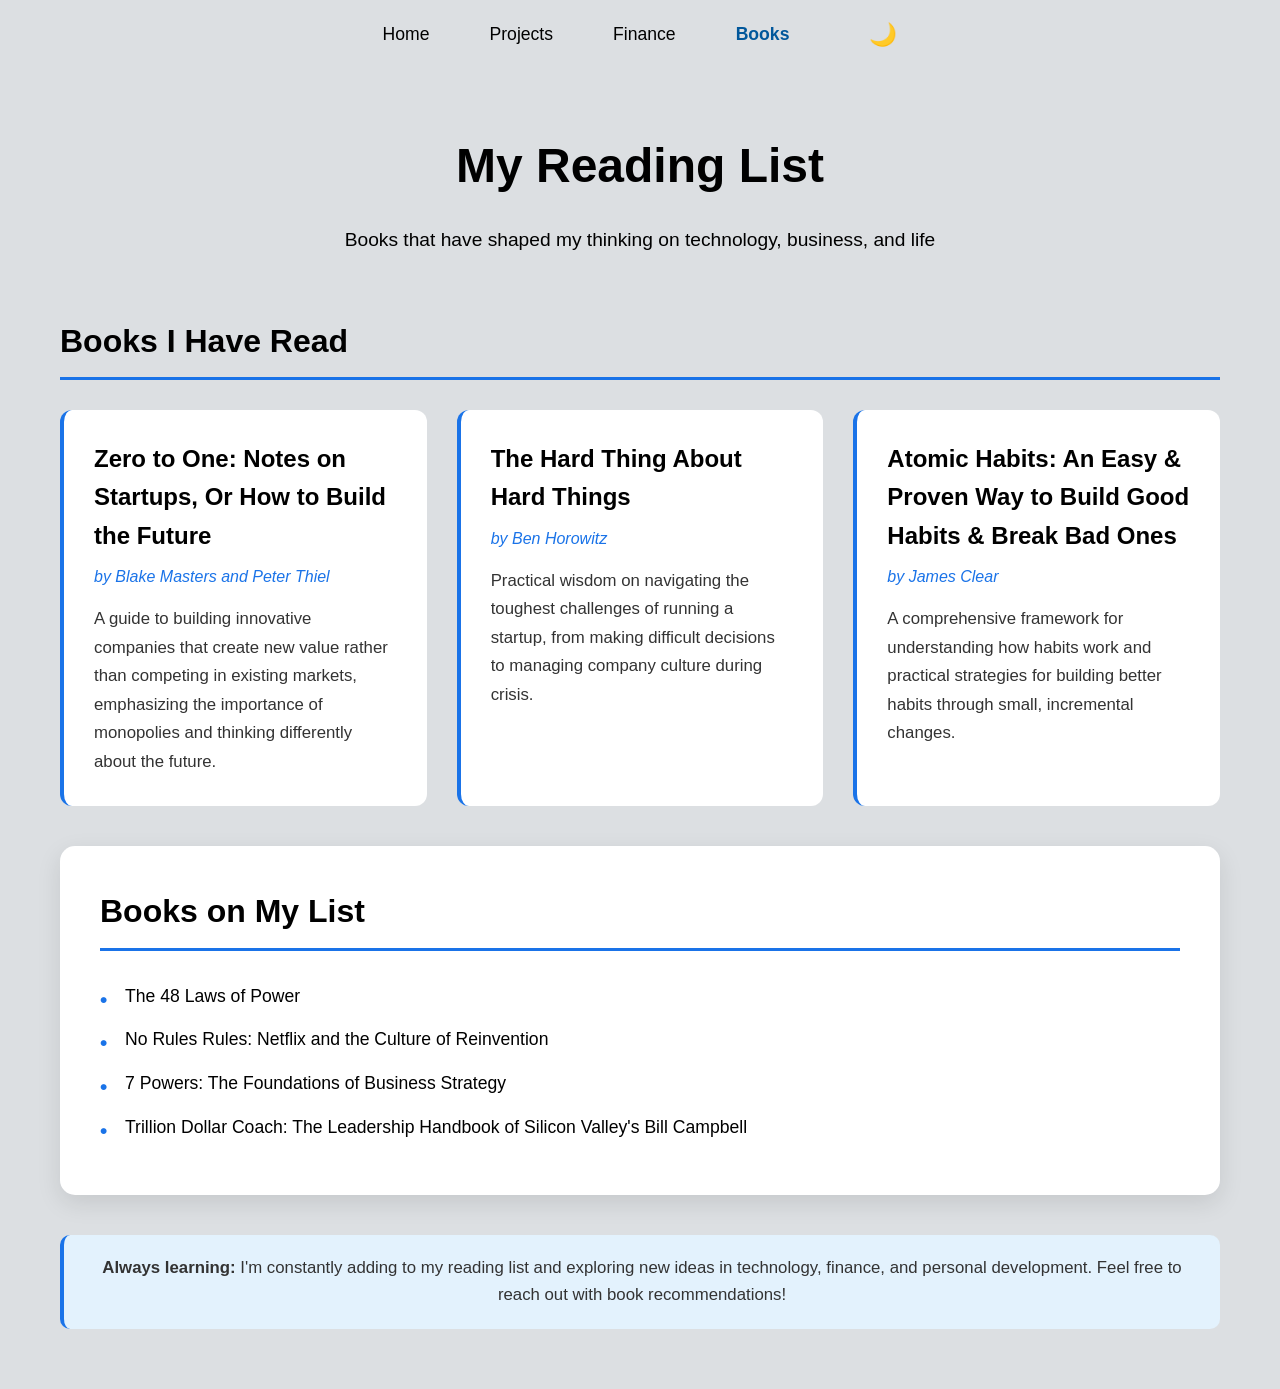
==== book.html @ 72d71c0e "Add trailing cursor and inertial scrolling Interaction-only upgrade. Layout, content, typography, sp" ====
<!DOCTYPE html>
<html lang="en">
<head>
    <meta charset="UTF-8">
    <meta name="viewport" content="width=device-width, initial-scale=1.0">
    <title>Books - Parv Jain</title>
    <style>
        * {
            margin: 0;
            padding: 0;
            box-sizing: border-box;
            transition: background-color 1s ease, color 1s ease, border-color 1s ease, box-shadow 1s ease;
        }

        body {
            font-family: -apple-system, BlinkMacSystemFont, 'Segoe UI', Roboto, 'Helvetica Neue', Arial, sans-serif;
            background-color: rgb(220, 223, 226);
            color: #000000;
            line-height: 1.6;
        }

        nav {
            background-color: #rgb(220, 223, 226);
            padding: 20px 0;
            position: sticky;
            top: 0;
            z-index: 1000;
        }

        .nav-container {
            max-width: 1200px;
            margin: 0 auto;
            display: flex;
            justify-content: center;
            align-items: center;
            gap: 60px;
            padding: 0 20px;
        }

        .nav-container a {
            color: #000000;
            text-decoration: none;
            font-size: 1.1rem;
            font-weight: 500;
            transition: color 0.3s ease;
            position: relative;
        }

        .nav-container a:hover {
            color: #01579B;
        }

        .nav-container a::after {
            content: '';
            position: absolute;
            width: 0;
            height: 2px;
            bottom: -5px;
            left: 0;
            background-color: #000000;
            transition: width 0.3s ease;
        }

        .nav-container a:hover::after {
            width: 100%;
        }

        .nav-container a.active {
            color: #01579B;
            font-weight: 600;
        }

        .dark-toggle {
            background: none;
            border: none;
            font-size: 1.4rem;
            cursor: pointer;
            color: #000000;
            transition: transform 0.3s ease, color 0.3s ease;
            margin-left: 20px;
        }

        .dark-toggle:hover {
            transform: rotate(15deg);
            color: #1a73e8;
        }

        .container {
            max-width: 1200px;
            margin: 0 auto;
            padding: 60px 20px;
        }

        h1 {
            font-size: 3rem;
            font-weight: 700;
            margin-bottom: 20px;
            color: #000000;
            text-align: center;
        }

        .intro {
            font-size: 1.2rem;
            text-align: center;
            margin-bottom: 60px;
            color: #000000;
        }

        h2 {
            font-size: 2rem;
            margin-bottom: 30px;
            margin-top: 60px;
            color: #000000;
            font-weight: 600;
            border-bottom: 3px solid #1a73e8;
            padding-bottom: 10px;
        }

        h2:first-of-type {
            margin-top: 0;
        }

        .books-grid {
            display: grid;
            grid-template-columns: repeat(auto-fit, minmax(300px, 1fr));
            gap: 30px;
            margin-bottom: 40px;
        }

        .book-card {
            background-color: #ffffff;
            padding: 30px;
            border-radius: 12px;
            border-left: 4px solid #1a73e8;
            transition: transform 0.3s ease, box-shadow 0.3s ease, background-color 0.3s ease;
        }

        .book-card:hover {
            transform: translateY(-5px);
            box-shadow: 0 12px 30px rgba(0, 0, 0, 0.15);
            background-color: #E0E0E0;
        }

        .book-card h3 {
            font-size: 1.5rem;
            margin-bottom: 8px;
            color: #000000;
            font-weight: 600;
        }

        .book-card .author {
            font-size: 1rem;
            color: #1a73e8;
            font-style: italic;
            margin-bottom: 15px;
        }

        .book-card p {
            font-size: 1.05rem;
            line-height: 1.7;
            color: #333333;
        }

        .books-list-section {
            background-color: #ffffff;
            padding: 40px;
            border-radius: 15px;
            box-shadow: 0 8px 25px rgba(0, 0, 0, 0.1);
            margin-bottom: 40px;
            transition: background-color 0.3s ease, transform 0.3s ease, box-shadow 0.3s ease;
        }

        .books-list-section:hover {
            background-color: #E0E0E0;
            transform: translateY(-3px);
            box-shadow: 0 12px 30px rgba(0, 0, 0, 0.15);
        }

        .books-list-section h2 {
            margin-top: 0;
        }

        .book-list {
            list-style: none;
            padding-left: 0;
        }

        .book-list li {
            font-size: 1.1rem;
            line-height: 1.8;
            color: #000000;
            margin-bottom: 12px;
            padding-left: 25px;
            position: relative;
        }

        .book-list li::before {
            content: '•';
            position: absolute;
            left: 0;
            color: #1a73e8;
            font-weight: bold;
            font-size: 1.3rem;
        }

        .reading-note {
            background-color: #e3f2fd;
            padding: 20px;
            border-radius: 10px;
            border-left: 4px solid #1a73e8;
        }

        .reading-note p {
            font-size: 1.05rem;
            color: #333333;
            text-align: center;
        }

        body.dark-mode {
            background-color: #121212;
            color: #ffffff;
        }

        body.dark-mode nav {
            background-color: #121212;
        }

        body.dark-mode .nav-container a {
            color: #ffffff;
        }

        body.dark-mode .nav-container a:hover::after {
            background-color: #ffffff;
        }

        body.dark-mode h1,
        body.dark-mode h2,
        body.dark-mode h3,
        body.dark-mode p,
        body.dark-mode .intro,
        body.dark-mode .book-list li {
            color: #ffffff;
        }

        body.dark-mode .book-card {
            background-color: #000000;
            color: #ffffff;
            border-left: 4px solid #90caf9;
        }

        body.dark-mode .book-card:hover {
            background-color: #000000;
            color: #ffffff;
        }

        body.dark-mode .book-card h3,
        body.dark-mode .book-card p {
            color: #ffffff;
        }

        body.dark-mode .book-card .author {
            color: #90caf9;
        }

        body.dark-mode .books-list-section {
            background-color: #000000;
            color: #ffffff;
        }

        body.dark-mode .books-list-section:hover {
            background-color: #000000;
        }

        body.dark-mode .reading-note {
            background-color: #1e1e1e;
            border-left: 4px solid #90caf9;
        }

        body.dark-mode .reading-note p {
            color: #ffffff;
        }

        @media (max-width: 768px) {
            .nav-container {
                gap: 30px;
                flex-wrap: wrap;
            }

            h1 {
                font-size: 2.2rem;
            }

            .books-grid {
                grid-template-columns: 1fr;
            }
        }
    </style>
    <link rel="stylesheet" href="css/interactions.css">
</head>
<body>
    <nav>
        <div class="nav-container">
            <a href="index.html">Home</a>
            <a href="project.html">Projects</a>
            <a href="finance.html">Finance</a>
            <a href="book.html" class="active">Books</a>
            <button id="darkModeToggle" class="dark-toggle">🌙</button>
        </div>
    </nav>

    <div class="container">
        <h1>My Reading List</h1>
        <p class="intro">Books that have shaped my thinking on technology, business, and life</p>

        <h2>Books I Have Read</h2>
        
        <div class="books-grid">
            <div class="book-card">
                <h3>Zero to One: Notes on Startups, Or How to Build the Future</h3>
                <p class="author">by Blake Masters and Peter Thiel</p>
                <p>A guide to building innovative companies that create new value rather than competing in existing markets, emphasizing the importance of monopolies and thinking differently about the future.</p>
            </div>

            <div class="book-card">
                <h3>The Hard Thing About Hard Things</h3>
                <p class="author">by Ben Horowitz</p>
                <p>Practical wisdom on navigating the toughest challenges of running a startup, from making difficult decisions to managing company culture during crisis.</p>
            </div>

            <div class="book-card">
                <h3>Atomic Habits: An Easy & Proven Way to Build Good Habits & Break Bad Ones</h3>
                <p class="author">by James Clear</p>
                <p>A comprehensive framework for understanding how habits work and practical strategies for building better habits through small, incremental changes.</p>
            </div>
        </div>

        <div class="books-list-section">
            <h2>Books on My List</h2>
            <ul class="book-list">
                <li>The 48 Laws of Power</li>
                <li>No Rules Rules: Netflix and the Culture of Reinvention</li>
                <li>7 Powers: The Foundations of Business Strategy</li>
                <li>Trillion Dollar Coach: The Leadership Handbook of Silicon Valley's Bill Campbell</li>
            </ul>
        </div>

        <div class="reading-note">
            <p><strong>Always learning:</strong> I'm constantly adding to my reading list and exploring new ideas in technology, finance, and personal development. Feel free to reach out with book recommendations!</p>
        </div>
    </div>

    <script>
        const toggleButton = document.getElementById("darkModeToggle");
        const body = document.body;

        if (localStorage.getItem("darkMode") === "enabled") {
            body.classList.add("dark-mode");
            toggleButton.textContent = "☀️";
        }

        toggleButton.addEventListener("click", () => {
            body.classList.toggle("dark-mode");
            const isDark = body.classList.contains("dark-mode");
            toggleButton.textContent = isDark ? "☀️" : "🌙";
            localStorage.setItem("darkMode", isDark ? "enabled" : "disabled");
        });
    </script>

    <!-- Interaction layer: trailing cursor + inertial scrolling -->
    <script src="js/vendor/lenis.min.js"></script>
    <script src="js/interactions.js"></script>
</body>
</html>
---- css/interactions.css ----
/* ============================================================================
   Interaction layer — custom trailing cursor + hover coordination.
   Purely additive. No existing layout, spacing or typography rule is changed.
   Timing/size constants live in js/interactions.js (CONFIG).
   ========================================================================== */

:root {
  --pj-ink: #000;          /* colour a link shifts to so the difference cursor
                              produces a clean black/white inversion */
  --pj-focus: #1a73e8;
}
body.dark-mode {
  --pj-ink: #fff;
  --pj-focus: #90caf9;
}

/* ------------------------------------------------------------- cursor ---- */
/* Wrapper carries the delayed X/Y only. Inner carries size, radius, rotation
   and stretch — so movement and deformation never fight over one transform. */
.pj-cursor {
  position: fixed;
  top: 0;
  left: 0;
  z-index: 2147483647;
  pointer-events: none;
  display: none;
  will-change: transform;
  opacity: 0;
  transition: opacity 0.25s ease;
  /* The blend lives on the wrapper, not the inner: the wrapper's transform and
     will-change form a stacking context, so an inner blend would composite
     against the empty wrapper instead of the page and just render white. */
  mix-blend-mode: difference;
}
.pj-cursor.is-visible {
  opacity: 1;
}

.pj-cursor__inner {
  position: absolute;
  top: 0;
  left: 0;
  width: 36px;
  height: 36px;
  border-radius: 50%;
  background: #fff;
  will-change: transform, width, height, border-radius;
  /* translate(-50%,-50%) resolves against the element's own box, so the inner
     stays centred on the wrapper point at any width/height. */
  transform: translate(-50%, -50%);
  transition:
    width 0.24s cubic-bezier(0.22, 1, 0.36, 1),
    height 0.24s cubic-bezier(0.22, 1, 0.36, 1),
    border-radius 0.24s cubic-bezier(0.22, 1, 0.36, 1),
    opacity 0.2s ease;
}
.pj-cursor.is-leaving .pj-cursor__inner {
  transition:
    width 0.22s cubic-bezier(0.22, 1, 0.36, 1),
    height 0.22s cubic-bezier(0.22, 1, 0.36, 1),
    border-radius 0.22s cubic-bezier(0.22, 1, 0.36, 1),
    opacity 0.2s ease;
}
/* Over the portrait the inversion is dialled back so the photo stays the focus */
.pj-cursor.is-muted .pj-cursor__inner {
  opacity: 0.32;
}

/* Desktop pointers only */
@media (hover: hover) and (pointer: fine) {
  .pj-cursor {
    display: block;
  }
}
@media (prefers-reduced-motion: reduce) {
  .pj-cursor {
    display: none !important;
  }
}

/* --------------------------------------------- hover colour coordination -- */
/* A white difference cursor over a saturated blue produces muddy complementary
   colours, so blue elements shift to neutral ink for the duration of the hover
   only. The site's blue branding is untouched at rest. */
.nav-container a.pj-neutral {
  color: #000;
  transition: color 0.18s ease;
}
body.dark-mode .nav-container a.pj-neutral {
  color: #fff;
}

/* "View Slide Deck" — blue eases to near-black, then the difference cursor
   inverts it cleanly. Text stays readable throughout. */
.pitch-links a {
  transition: background-color 0.14s ease, transform 0.2s cubic-bezier(0.22, 1, 0.36, 1);
}
.pitch-links a.pj-darken,
body.dark-mode .pitch-links a.pj-darken {
  background-color: #0b0d10;
}

/* Social marks: slight scale, and LinkedIn's blue goes neutral while hovered */
.social-icons a.pj-hot img {
  transform: translateY(-2px) scale(1.06);
  transition: transform 0.2s cubic-bezier(0.22, 1, 0.36, 1), filter 0.2s ease;
}
.social-icons a.pj-hot .linkedin-icon {
  filter: brightness(0);
}
body.dark-mode .social-icons a.pj-hot .linkedin-icon {
  filter: brightness(0) invert(1);
}

/* Moon icon: a touch of scale, no rotation */
.dark-toggle.pj-hot {
  transform: scale(1.06);
  transition: transform 0.2s cubic-bezier(0.22, 1, 0.36, 1);
}
.dark-toggle.pj-hot:hover {
  transform: scale(1.06);
}

/* The email keeps its exact appearance but becomes a real mailto: link */
.email a {
  color: inherit;
  text-decoration: none;
}

/* ------------------------------------------------------ keyboard focus ---- */
a:focus-visible,
button:focus-visible {
  outline: 2px solid var(--pj-focus);
  outline-offset: 3px;
  border-radius: 4px;
}
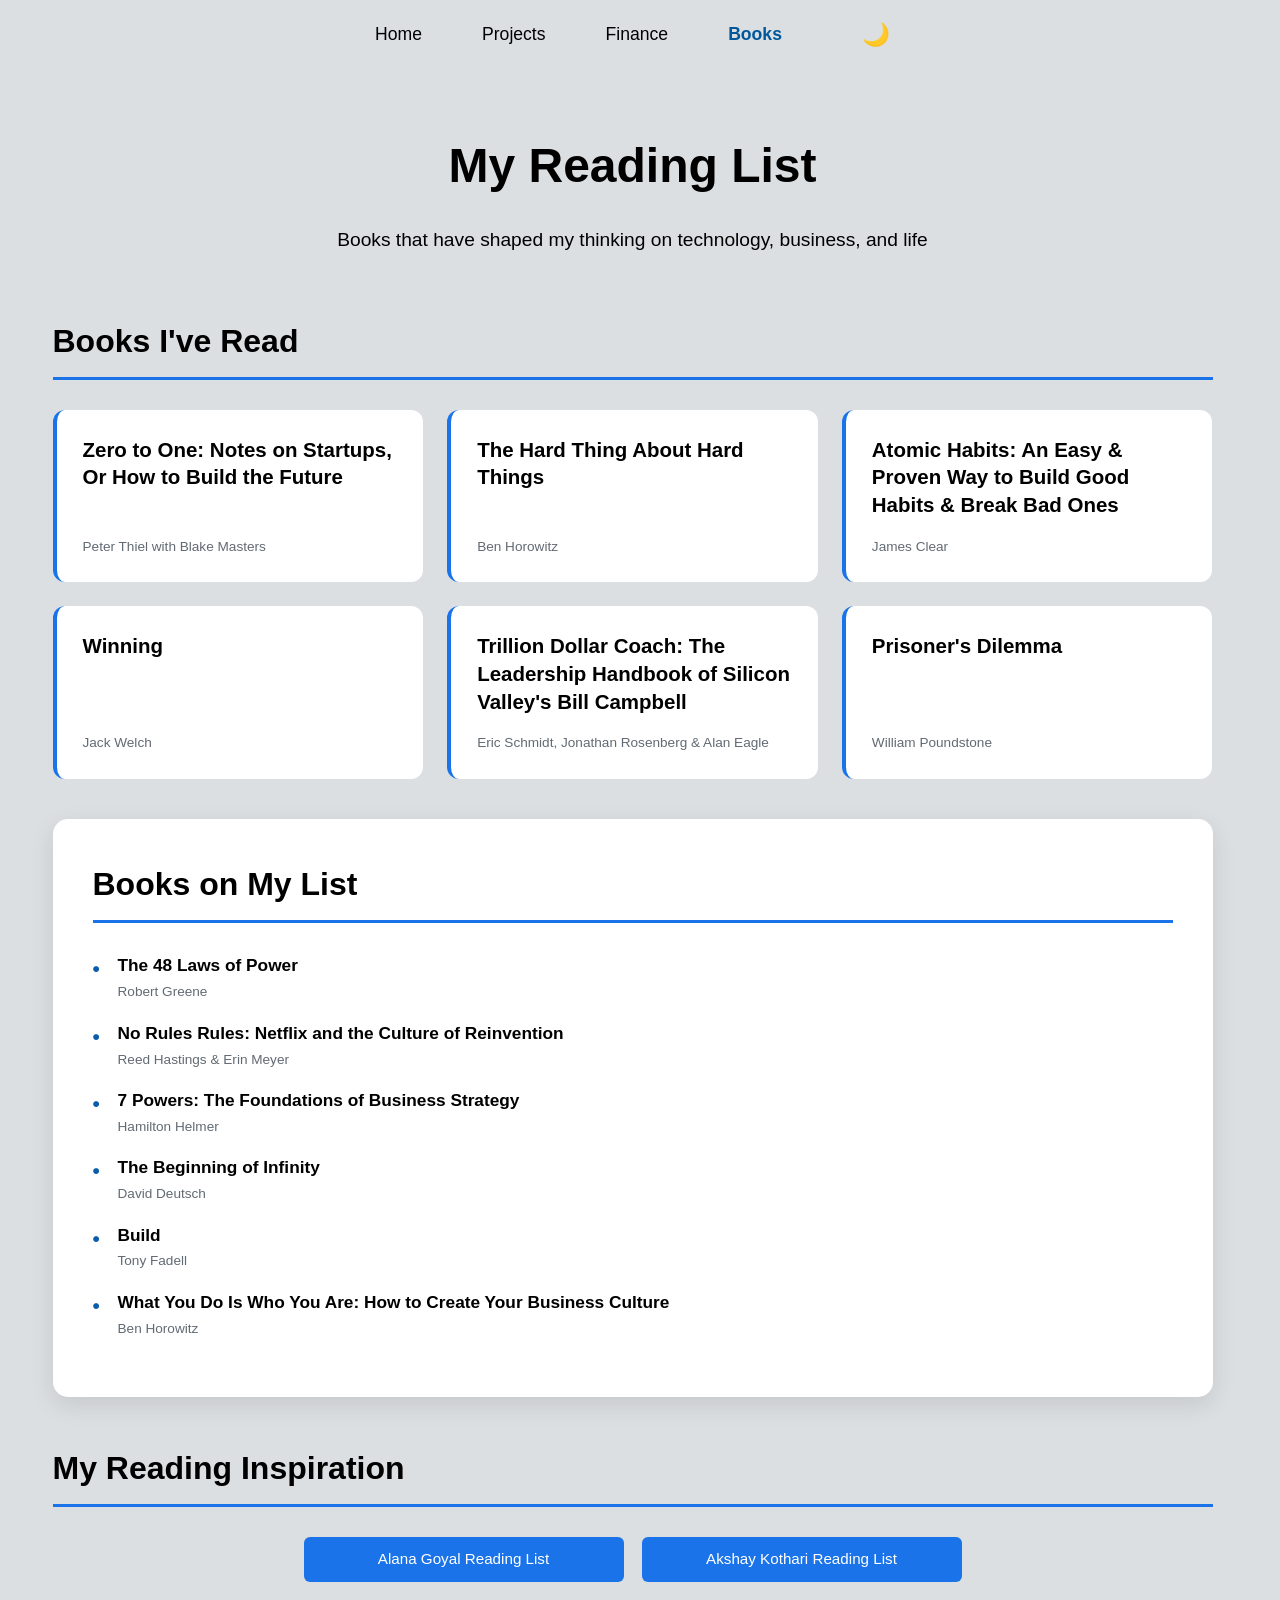
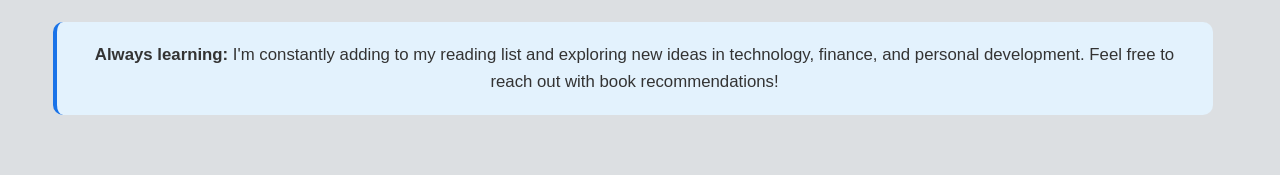
==== commit 5d121fd2: "Launch redesigned personal portfolio" ====
--- a/book.html
+++ b/book.html
@@ -9,7 +9,7 @@
             margin: 0;
             padding: 0;
             box-sizing: border-box;
-            transition: background-color 1s ease, color 1s ease, border-color 1s ease, box-shadow 1s ease;
+            transition: background-color 280ms ease, color 280ms ease, border-color 280ms ease, box-shadow 280ms ease;
         }
 
         body {
@@ -20,7 +20,7 @@
         }
 
         nav {
-            background-color: #rgb(220, 223, 226);
+            background-color: rgb(220, 223, 226);
             padding: 20px 0;
             position: sticky;
             top: 0;
@@ -82,7 +82,7 @@
 
         .dark-toggle:hover {
             transform: rotate(15deg);
-            color: #1a73e8;
+            color: #0b5cad;
         }
 
         .container {
@@ -122,14 +122,18 @@
 
         .books-grid {
             display: grid;
-            grid-template-columns: repeat(auto-fit, minmax(300px, 1fr));
-            gap: 30px;
+            grid-template-columns: repeat(3, minmax(0, 1fr));
+            gap: 24px;
             margin-bottom: 40px;
         }
 
         .book-card {
+            display: flex;
+            min-height: 150px;
+            flex-direction: column;
+            justify-content: space-between;
             background-color: #ffffff;
-            padding: 30px;
+            padding: 26px;
             border-radius: 12px;
             border-left: 4px solid #1a73e8;
             transition: transform 0.3s ease, box-shadow 0.3s ease, background-color 0.3s ease;
@@ -142,23 +146,19 @@
         }
 
         .book-card h3 {
-            font-size: 1.5rem;
-            margin-bottom: 8px;
-            color: #000000;
-            font-weight: 600;
+            font-size: 1.28rem;
+            line-height: 1.35;
+            margin-bottom: 18px;
+            color: #000000;
+            font-weight: 700;
         }
 
         .book-card .author {
-            font-size: 1rem;
-            color: #1a73e8;
-            font-style: italic;
-            margin-bottom: 15px;
-        }
-
-        .book-card p {
-            font-size: 1.05rem;
-            line-height: 1.7;
-            color: #333333;
+            color: #626a73;
+            font-size: 0.85rem;
+            font-style: normal;
+            line-height: 1.45;
+            margin: 0;
         }
 
         .books-list-section {
@@ -186,10 +186,10 @@
         }
 
         .book-list li {
-            font-size: 1.1rem;
-            line-height: 1.8;
-            color: #000000;
-            margin-bottom: 12px;
+            font-size: 1rem;
+            line-height: 1.5;
+            color: #000000;
+            margin-bottom: 18px;
             padding-left: 25px;
             position: relative;
         }
@@ -198,9 +198,64 @@
             content: '•';
             position: absolute;
             left: 0;
-            color: #1a73e8;
+            color: #0b5cad;
             font-weight: bold;
             font-size: 1.3rem;
+        }
+
+        .book-list__title {
+            display: block;
+            font-size: 1.08rem;
+            font-weight: 700;
+        }
+
+        .book-list__author {
+            display: block;
+            margin-top: 3px;
+            color: #626a73;
+            font-size: 0.85rem;
+        }
+
+        .reading-inspiration {
+            margin: 46px 0 40px;
+        }
+
+        .reading-inspiration h2 {
+            margin-top: 0;
+        }
+
+        .reading-inspiration__links {
+            display: grid;
+            grid-template-columns: repeat(2, minmax(220px, 320px));
+            justify-content: center;
+            gap: 18px;
+        }
+
+        .reading-inspiration__links > a {
+            display: inline-flex;
+            align-items: center;
+            justify-content: center;
+            min-height: 44px;
+            padding: 10px 20px;
+            border-radius: 6px;
+            background-color: #1a73e8;
+            color: #ffffff;
+            font-size: 0.95rem;
+            font-weight: 500;
+            text-align: center;
+            text-decoration: none;
+            width: 100%;
+            transition: background-color 0.3s ease, transform 0.2s ease;
+        }
+
+        .reading-inspiration__links > a:hover {
+            background-color: #0d47a1;
+            transform: translateY(-2px);
+        }
+
+        .reading-inspiration__links > a:focus-visible {
+            outline: 3px solid #0b0d10;
+            outline-offset: 4px;
         }
 
         .reading-note {
@@ -253,13 +308,12 @@
             color: #ffffff;
         }
 
-        body.dark-mode .book-card h3,
-        body.dark-mode .book-card p {
+        body.dark-mode .book-card h3 {
             color: #ffffff;
         }
 
         body.dark-mode .book-card .author {
-            color: #90caf9;
+            color: #a8b0b8;
         }
 
         body.dark-mode .books-list-section {
@@ -269,6 +323,18 @@
 
         body.dark-mode .books-list-section:hover {
             background-color: #000000;
+        }
+
+        body.dark-mode .book-list__author {
+            color: #a8b0b8;
+        }
+
+        body.dark-mode .reading-inspiration__links > a {
+            color: #ffffff;
+        }
+
+        body.dark-mode .reading-inspiration__links > a:focus-visible {
+            outline-color: #f4f2ef;
         }
 
         body.dark-mode .reading-note {
@@ -278,6 +344,12 @@
 
         body.dark-mode .reading-note p {
             color: #ffffff;
+        }
+
+        @media (max-width: 900px) {
+            .books-grid {
+                grid-template-columns: repeat(2, minmax(0, 1fr));
+            }
         }
 
         @media (max-width: 768px) {
@@ -290,84 +362,131 @@
                 font-size: 2.2rem;
             }
 
+        }
+
+        @media (max-width: 600px) {
             .books-grid {
                 grid-template-columns: 1fr;
             }
+
+            .reading-inspiration__links {
+                grid-template-columns: 1fr;
+                width: min(100%, 360px);
+                margin-inline: auto;
+            }
+
+            .reading-inspiration__links > a {
+                width: 100%;
+            }
+
+            .book-card {
+                min-height: 132px;
+            }
+
+            .books-list-section {
+                padding: 30px 24px;
+            }
         }
     </style>
-    <link rel="stylesheet" href="css/interactions.css">
+    <link rel="stylesheet" href="interactions.css?v=20260904-smooth-6">
+    <link rel="icon" type="image/svg+xml" href="favicon.svg">
 </head>
 <body>
-    <nav>
+    <script>try{if(localStorage.getItem("darkMode")==="enabled")document.body.classList.add("dark-mode")}catch(_){}</script>
+    <a class="skip-link" href="#main-content">Skip to content</a>
+    <nav aria-label="Primary">
         <div class="nav-container">
             <a href="index.html">Home</a>
             <a href="project.html">Projects</a>
             <a href="finance.html">Finance</a>
-            <a href="book.html" class="active">Books</a>
-            <button id="darkModeToggle" class="dark-toggle">🌙</button>
+            <a href="book.html" class="active" aria-current="page">Books</a>
+            <button id="darkModeToggle" class="dark-toggle" type="button" aria-label="Dark mode" aria-pressed="false">🌙</button>
         </div>
     </nav>
 
-    <div class="container">
+    <main id="main-content" class="container" tabindex="-1">
         <h1>My Reading List</h1>
         <p class="intro">Books that have shaped my thinking on technology, business, and life</p>
 
-        <h2>Books I Have Read</h2>
+        <h2>Books I've Read</h2>
         
         <div class="books-grid">
             <div class="book-card">
                 <h3>Zero to One: Notes on Startups, Or How to Build the Future</h3>
-                <p class="author">by Blake Masters and Peter Thiel</p>
-                <p>A guide to building innovative companies that create new value rather than competing in existing markets, emphasizing the importance of monopolies and thinking differently about the future.</p>
+                <p class="author">Peter Thiel with Blake Masters</p>
             </div>
 
             <div class="book-card">
                 <h3>The Hard Thing About Hard Things</h3>
-                <p class="author">by Ben Horowitz</p>
-                <p>Practical wisdom on navigating the toughest challenges of running a startup, from making difficult decisions to managing company culture during crisis.</p>
-            </div>
-
-            <div class="book-card">
-                <h3>Atomic Habits: An Easy & Proven Way to Build Good Habits & Break Bad Ones</h3>
-                <p class="author">by James Clear</p>
-                <p>A comprehensive framework for understanding how habits work and practical strategies for building better habits through small, incremental changes.</p>
+                <p class="author">Ben Horowitz</p>
+            </div>
+
+            <div class="book-card">
+                <h3>Atomic Habits: An Easy &amp; Proven Way to Build Good Habits &amp; Break Bad Ones</h3>
+                <p class="author">James Clear</p>
+            </div>
+
+            <div class="book-card">
+                <h3>Winning</h3>
+                <p class="author">Jack Welch</p>
+            </div>
+
+            <div class="book-card">
+                <h3>Trillion Dollar Coach: The Leadership Handbook of Silicon Valley's Bill Campbell</h3>
+                <p class="author">Eric Schmidt, Jonathan Rosenberg &amp; Alan Eagle</p>
+            </div>
+
+            <div class="book-card">
+                <h3>Prisoner's Dilemma</h3>
+                <p class="author">William Poundstone</p>
             </div>
         </div>
 
         <div class="books-list-section">
             <h2>Books on My List</h2>
             <ul class="book-list">
-                <li>The 48 Laws of Power</li>
-                <li>No Rules Rules: Netflix and the Culture of Reinvention</li>
-                <li>7 Powers: The Foundations of Business Strategy</li>
-                <li>Trillion Dollar Coach: The Leadership Handbook of Silicon Valley's Bill Campbell</li>
+                <li>
+                    <span class="book-list__title">The 48 Laws of Power</span>
+                    <span class="book-list__author">Robert Greene</span>
+                </li>
+                <li>
+                    <span class="book-list__title">No Rules Rules: Netflix and the Culture of Reinvention</span>
+                    <span class="book-list__author">Reed Hastings &amp; Erin Meyer</span>
+                </li>
+                <li>
+                    <span class="book-list__title">7 Powers: The Foundations of Business Strategy</span>
+                    <span class="book-list__author">Hamilton Helmer</span>
+                </li>
+                <li>
+                    <span class="book-list__title">The Beginning of Infinity</span>
+                    <span class="book-list__author">David Deutsch</span>
+                </li>
+                <li>
+                    <span class="book-list__title">Build</span>
+                    <span class="book-list__author">Tony Fadell</span>
+                </li>
+                <li>
+                    <span class="book-list__title">What You Do Is Who You Are: How to Create Your Business Culture</span>
+                    <span class="book-list__author">Ben Horowitz</span>
+                </li>
             </ul>
         </div>
+
+        <section class="reading-inspiration" aria-labelledby="reading-inspiration-title">
+            <h2 id="reading-inspiration-title">My Reading Inspiration</h2>
+            <div class="reading-inspiration__links pitch-links">
+                <a href="https://www.alanagoyal.com/notes/reading-list" target="_blank" rel="noopener noreferrer">Alana Goyal Reading List</a>
+                <a href="https://nkothari.notion.site/89c533af53704baeb1d36262c855c1c0?v=1b44e949685b455fa2e82885552b349a" target="_blank" rel="noopener noreferrer">Akshay Kothari Reading List</a>
+            </div>
+        </section>
 
         <div class="reading-note">
             <p><strong>Always learning:</strong> I'm constantly adding to my reading list and exploring new ideas in technology, finance, and personal development. Feel free to reach out with book recommendations!</p>
         </div>
-    </div>
-
-    <script>
-        const toggleButton = document.getElementById("darkModeToggle");
-        const body = document.body;
-
-        if (localStorage.getItem("darkMode") === "enabled") {
-            body.classList.add("dark-mode");
-            toggleButton.textContent = "☀️";
-        }
-
-        toggleButton.addEventListener("click", () => {
-            body.classList.toggle("dark-mode");
-            const isDark = body.classList.contains("dark-mode");
-            toggleButton.textContent = isDark ? "☀️" : "🌙";
-            localStorage.setItem("darkMode", isDark ? "enabled" : "disabled");
-        });
-    </script>
-
-    <!-- Interaction layer: trailing cursor + inertial scrolling -->
-    <script src="js/vendor/lenis.min.js"></script>
-    <script src="js/interactions.js"></script>
+    </main>
+
+    <script src="site-core.js?v=20260902-smooth-1"></script>
+    <script src="lenis.min.js"></script>
+    <script src="interactions.js?v=20260904-smooth-3"></script>
 </body>
-</html>+</html>
--- a/interactions.css
+++ b/interactions.css
@@ -0,0 +1,293 @@
+/* Shared interaction layer. The site's existing layout and theme styles stay untouched. */
+@font-face {
+    font-family: "Product Sans";
+    src: url("fonts/Product Sans Regular.ttf") format("truetype");
+    font-weight: 400;
+    font-style: normal;
+    font-display: swap;
+}
+
+@font-face {
+    font-family: "Product Sans";
+    src: url("fonts/Product Sans Bold.ttf") format("truetype");
+    font-weight: 700;
+    font-style: normal;
+    font-display: swap;
+}
+
+html {
+    scrollbar-gutter: stable;
+}
+
+body {
+    font-family: "Product Sans", -apple-system, BlinkMacSystemFont, "Segoe UI", Roboto, "Helvetica Neue", Arial, sans-serif;
+}
+
+.skip-link {
+    position: fixed;
+    top: 12px;
+    left: 12px;
+    z-index: 2000;
+    padding: 12px 18px;
+    border-radius: 12px;
+    background: #0b0d10;
+    color: #ffffff;
+    transform: translateY(-160%);
+}
+
+.skip-link:focus { transform: translateY(0); }
+a:focus-visible, button:focus-visible, select:focus-visible, input:focus-visible {
+    outline: 3px solid #1a73e8;
+    outline-offset: 5px;
+}
+
+.image-gallery-canvas:focus-visible {
+    outline: 3px solid #1a73e8;
+    outline-offset: -6px;
+}
+
+.image-gallery-controls {
+    position: absolute;
+    z-index: 5;
+    bottom: max(20px, env(safe-area-inset-bottom));
+    left: 50%;
+    transform: translateX(-50%);
+    display: flex;
+    gap: 10px;
+}
+.image-gallery-controls[hidden] { display: none; }
+.is-webgl-ready .image-gallery-meta__hint { display: none; }
+.image-gallery-controls button {
+    min-width: 44px;
+    min-height: 44px;
+    padding: 8px 15px;
+    border: 1px solid rgba(11, 13, 16, 0.2);
+    border-radius: 999px;
+    background: rgba(244, 242, 239, 0.88);
+    color: #0b0d10;
+    font: inherit;
+    cursor: pointer;
+    white-space: nowrap;
+}
+body.dark-mode .image-gallery-controls button {
+    border-color: rgba(255, 255, 255, 0.3);
+    background: rgba(11, 13, 16, 0.88);
+    color: #f4f2ef;
+}
+body.gallery-detail-active .image-gallery-controls { visibility: hidden; }
+body.gallery-detail-active .image-gallery-fallback .is-detail-selected { visibility: hidden; }
+body.gallery-detail-active nav { visibility: hidden; }
+
+html.lenis,
+html.lenis body {
+    height: auto;
+}
+
+.lenis.lenis-smooth {
+    scroll-behavior: auto !important;
+}
+
+.lenis.lenis-smooth [data-lenis-prevent] {
+    overscroll-behavior: contain;
+}
+
+.lenis.lenis-stopped,
+html.gallery-detail-scroll-lock {
+    overflow: hidden;
+}
+
+.lenis.lenis-smooth iframe {
+    pointer-events: none;
+}
+
+.email > a {
+    color: inherit;
+    font: inherit;
+    text-decoration: none;
+}
+
+.trailing-cursor {
+    position: fixed;
+    top: 0;
+    left: 0;
+    width: 0;
+    height: 0;
+    display: none;
+    pointer-events: none;
+    z-index: 2147483647;
+    mix-blend-mode: difference;
+    opacity: 0;
+    visibility: hidden;
+    transform: translate3d(-100px, -100px, 0);
+    transition: opacity 140ms ease;
+    will-change: transform, opacity;
+}
+
+.trailing-cursor.is-visible {
+    opacity: 1;
+    visibility: visible;
+}
+
+.trailing-cursor.is-visible.is-over-portrait {
+    opacity: var(--cursor-portrait-opacity, 0);
+    transition-duration: 0s;
+}
+
+.trailing-cursor__inner {
+    position: absolute;
+    top: 0;
+    left: 0;
+    width: 36px;
+    height: 36px;
+    translate: -50% -50%;
+    border-radius: 999px;
+    background: #ffffff;
+    pointer-events: none;
+    transform: rotate(0deg) scale(1, 1);
+    transform-origin: center;
+    transition:
+        width var(--cursor-morph-duration, 240ms) cubic-bezier(0.22, 1, 0.36, 1),
+        height var(--cursor-morph-duration, 240ms) cubic-bezier(0.22, 1, 0.36, 1),
+        border-radius var(--cursor-morph-duration, 240ms) cubic-bezier(0.22, 1, 0.36, 1);
+    will-change: width, height, border-radius, transform;
+}
+
+html.custom-cursor-enabled .nav-container > a {
+    text-decoration: none !important;
+    transition: color 0s;
+}
+
+html.custom-cursor-enabled .nav-container > a:hover,
+html.custom-cursor-enabled .nav-container > a.cursor-hover-active {
+    color: #000000 !important;
+    text-decoration: none !important;
+    transition: color 0s !important;
+}
+
+html.custom-cursor-enabled .nav-container > a:hover::after,
+html.custom-cursor-enabled .nav-container > a.cursor-hover-active::after {
+    width: 0 !important;
+    background-color: transparent !important;
+}
+
+html.custom-cursor-enabled body.dark-mode .nav-container > a:hover,
+html.custom-cursor-enabled body.dark-mode .nav-container > a.cursor-hover-active {
+    color: #ffffff !important;
+}
+
+html.custom-cursor-enabled .social-icons .linkedin-icon {
+    transition: transform 200ms ease, filter 0s;
+}
+
+html.custom-cursor-enabled .social-icons img:hover {
+    transform: none !important;
+}
+
+html.custom-cursor-enabled .social-icons > a:hover .linkedin-icon,
+html.custom-cursor-enabled .social-icons > a.cursor-hover-active .linkedin-icon {
+    filter: grayscale(1) contrast(1000%) !important;
+    transition: transform 200ms ease, filter 0s !important;
+}
+
+html.custom-cursor-enabled body.dark-mode .social-icons > a:hover .linkedin-icon,
+html.custom-cursor-enabled body.dark-mode .social-icons > a.cursor-hover-active .linkedin-icon {
+    filter: grayscale(1) contrast(1000%) invert(1) !important;
+}
+
+html.custom-cursor-enabled .pitch-links > a {
+    transition: background-color 0s, color 0s, transform 200ms ease;
+}
+
+html.custom-cursor-enabled .pitch-links > a:hover,
+html.custom-cursor-enabled .pitch-links > a.cursor-hover-active,
+html.custom-cursor-enabled body.dark-mode .pitch-links > a.cursor-hover-active {
+    background-color: #0b0d10 !important;
+    color: #ffffff !important;
+    text-decoration: none !important;
+    transform: none !important;
+    transition: background-color 0s, color 0s, transform 200ms ease !important;
+}
+
+html.custom-cursor-enabled body.dark-mode .pitch-links > a:hover,
+html.custom-cursor-enabled body.dark-mode .pitch-links > a.cursor-hover-active {
+    background-color: #f4f2ef !important;
+    color: #0b0d10 !important;
+}
+
+html.custom-cursor-enabled #darkModeToggle {
+    transition: color 0s, filter 0s, transform 0s;
+}
+
+html.custom-cursor-enabled #darkModeToggle:hover,
+html.custom-cursor-enabled #darkModeToggle.cursor-hover-active {
+    color: #000000 !important;
+    filter: grayscale(1) brightness(0);
+    transform: none !important;
+}
+
+html.custom-cursor-enabled body.dark-mode #darkModeToggle:hover,
+html.custom-cursor-enabled body.dark-mode #darkModeToggle.cursor-hover-active {
+    color: #ffffff !important;
+    filter: grayscale(1) brightness(0) invert(1);
+}
+
+@media (hover: hover) and (pointer: fine) {
+    html.custom-cursor-enabled .trailing-cursor {
+        display: block;
+    }
+}
+
+/* Keep the primary navigation stable instead of wrapping into a second row
+   on narrow phones. The slightly larger vertical padding preserves usable
+   touch targets without stealing another line from the page. */
+@media (max-width: 600px) {
+    nav {
+        padding: 12px 0;
+    }
+
+    .nav-container {
+        flex-wrap: nowrap;
+        gap: clamp(9px, 3.2vw, 15px);
+        padding-inline: 8px;
+    }
+
+    .nav-container > a {
+        padding-block: 8px;
+        font-size: clamp(0.88rem, 4.15vw, 1rem);
+        line-height: 1.2;
+        white-space: nowrap;
+    }
+
+    .nav-container > .dark-toggle {
+        flex: 0 0 36px;
+        width: 36px;
+        height: 36px;
+        margin-left: 0;
+        font-size: 1.15rem;
+        line-height: 1;
+    }
+}
+
+@media (prefers-reduced-motion: reduce) {
+    *, *::before, *::after {
+        animation: none !important;
+        transition: none !important;
+        scroll-behavior: auto !important;
+    }
+    .dark-toggle:hover,
+    .social-icons img:hover,
+    .project-card:hover,
+    .book-card:hover,
+    .books-list-section:hover,
+    .achievement:hover,
+    .pitch-links > a:hover,
+    .reading-inspiration__links > a:hover,
+    .featured-project__button:hover,
+    .featured-project__button:active {
+        transform: none !important;
+        translate: none !important;
+    }
+    .trailing-cursor {
+        display: none !important;
+    }
+}
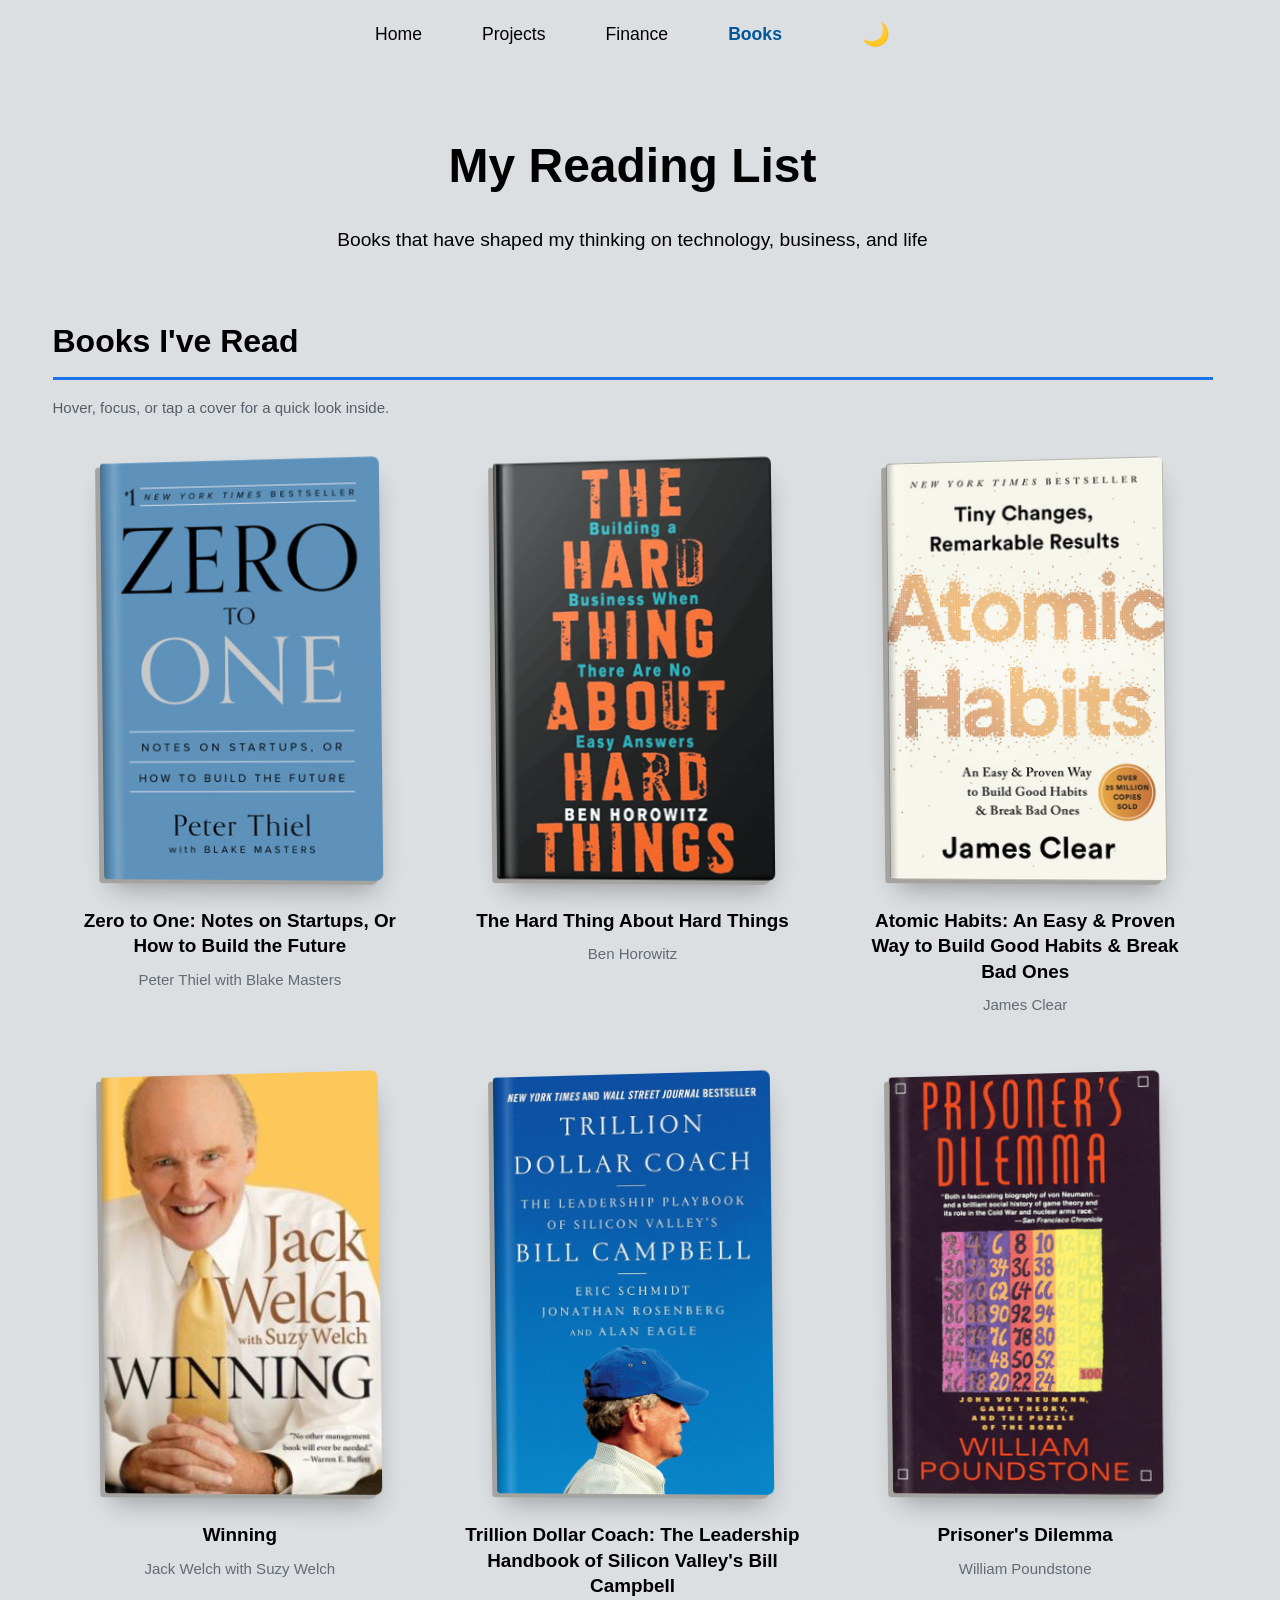
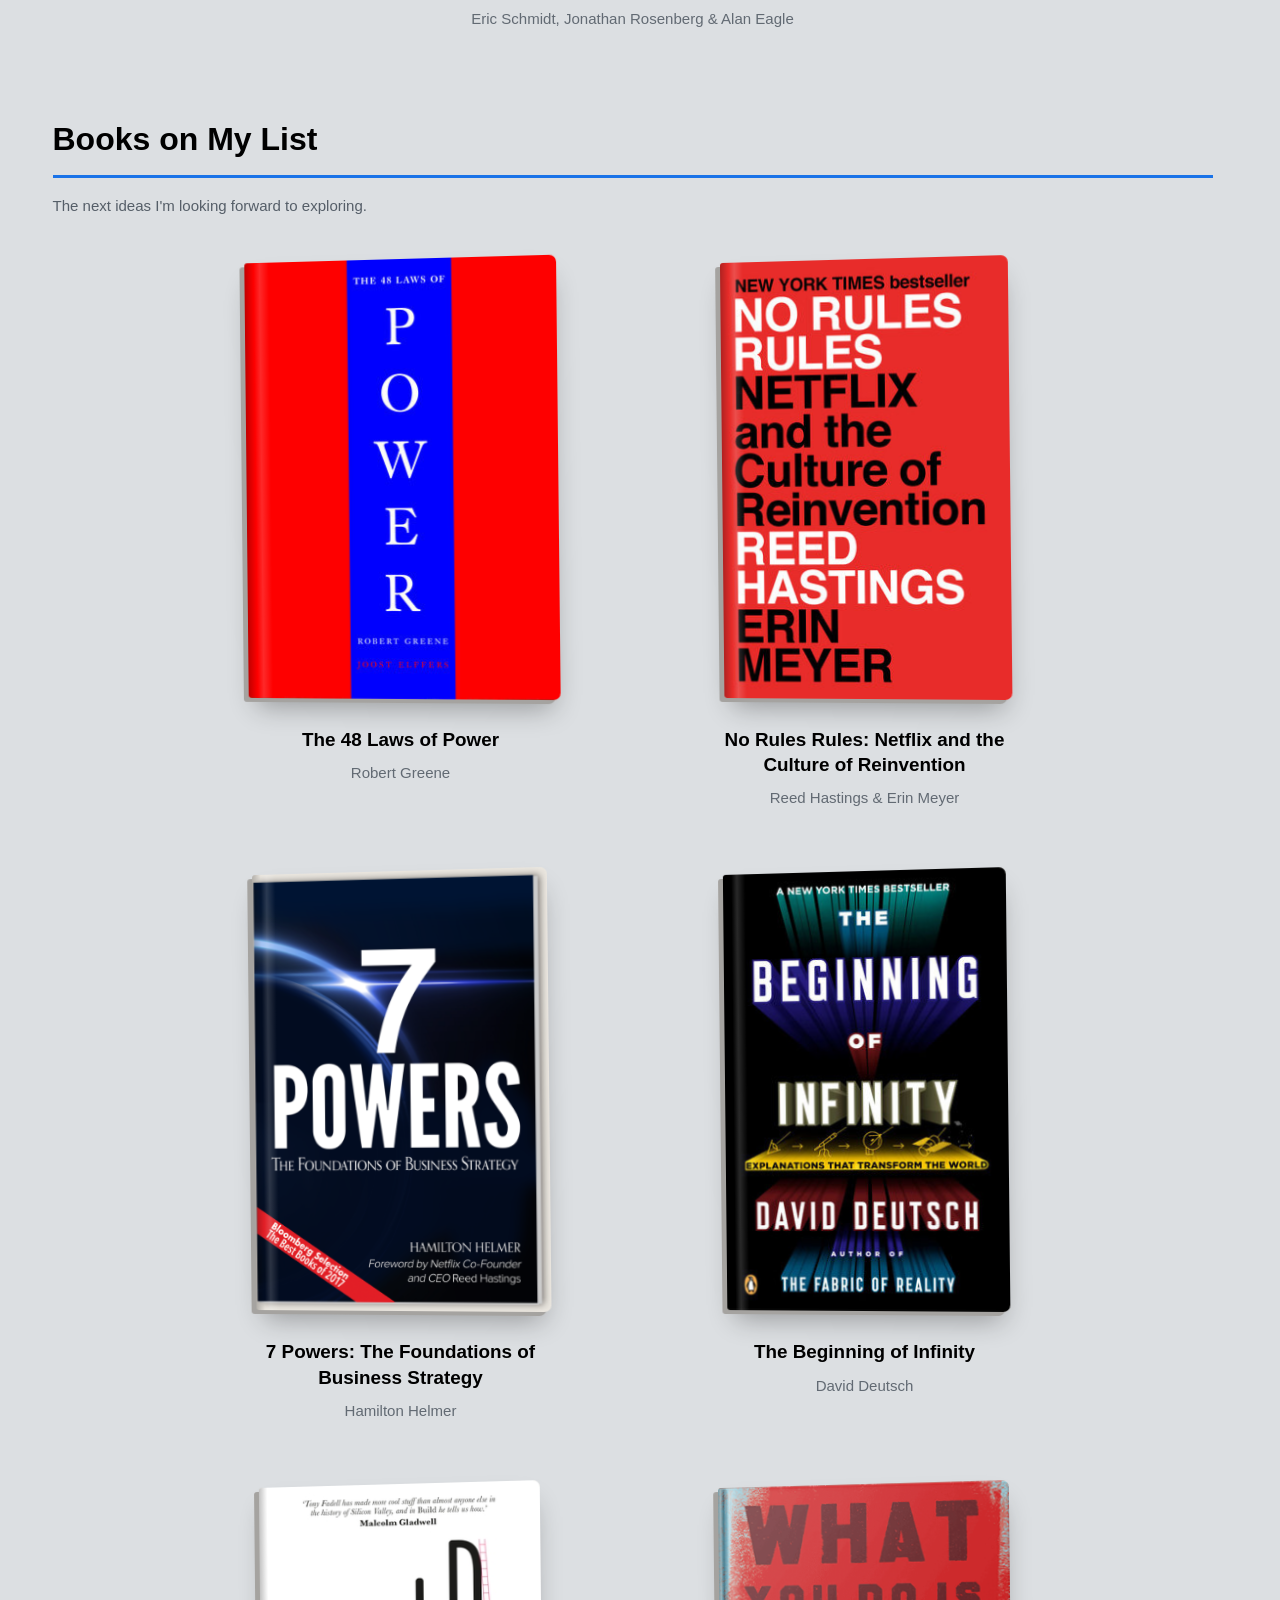
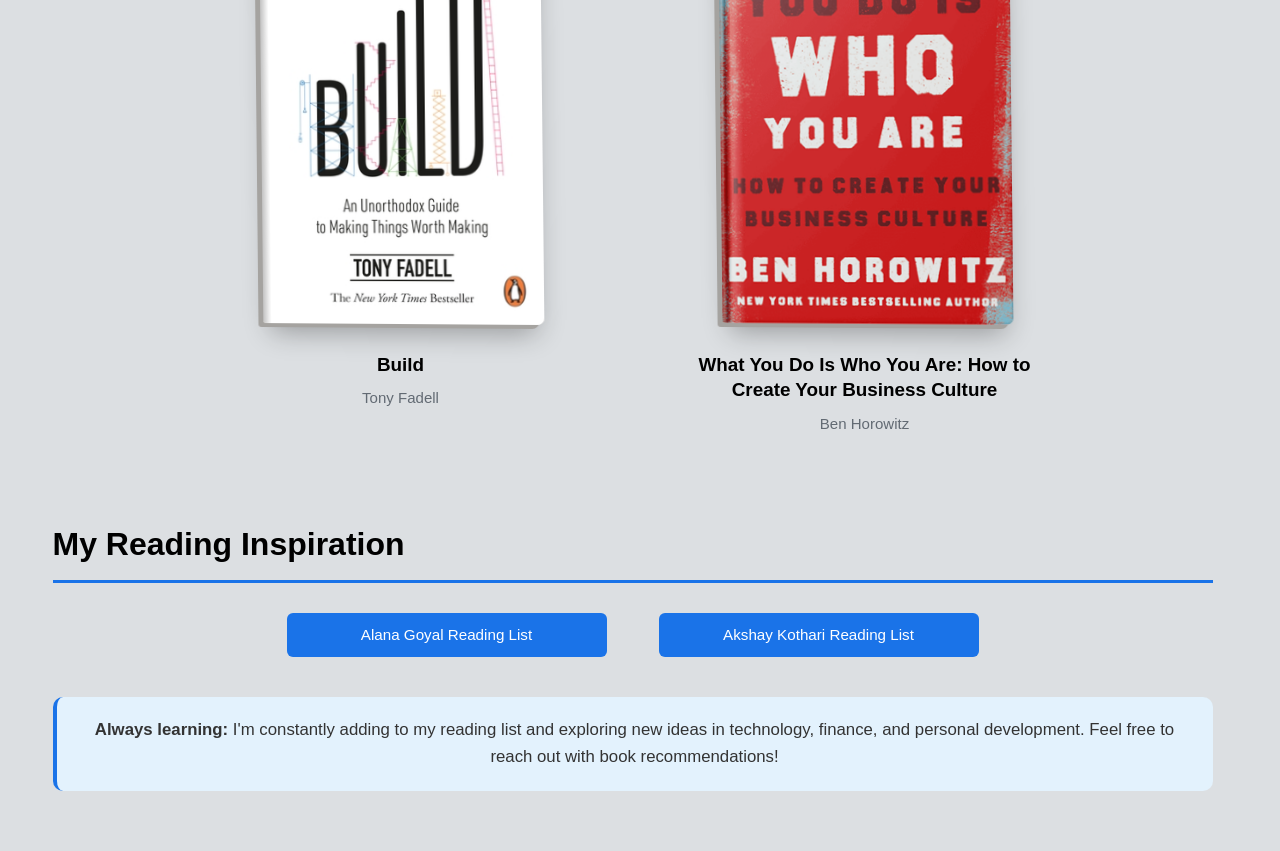
==== commit 207bf5e6: "Refresh portfolio, projects, and interactive books" ====
--- a/book.html
+++ b/book.html
@@ -123,97 +123,186 @@
         .books-grid {
             display: grid;
             grid-template-columns: repeat(3, minmax(0, 1fr));
-            gap: 24px;
-            margin-bottom: 40px;
+            gap: 58px 42px;
+            padding: 22px 12px 12px;
+            margin-bottom: 72px;
+        }
+
+        .books-grid--planned {
+            grid-template-columns: repeat(2, minmax(0, 1fr));
+            max-width: 880px;
+            margin-inline: auto;
+            gap: 62px 72px;
+            --book-height: 440px;
         }
 
         .book-card {
-            display: flex;
-            min-height: 150px;
-            flex-direction: column;
-            justify-content: space-between;
-            background-color: #ffffff;
-            padding: 26px;
-            border-radius: 12px;
-            border-left: 4px solid #1a73e8;
-            transition: transform 0.3s ease, box-shadow 0.3s ease, background-color 0.3s ease;
-        }
-
-        .book-card:hover {
-            transform: translateY(-5px);
-            box-shadow: 0 12px 30px rgba(0, 0, 0, 0.15);
-            background-color: #E0E0E0;
+            min-width: 0;
+            text-align: center;
+        }
+
+        .book-preview {
+            position: relative;
+            display: block;
+            width: min(100%, calc(var(--book-height, 420px) * var(--cover-ratio, 0.667)));
+            aspect-ratio: var(--cover-ratio, 0.667);
+            margin: 0 auto 28px;
+            padding: 0;
+            border: 0;
+            background: transparent;
+            color: inherit;
+            font: inherit;
+            text-align: left;
+            cursor: pointer;
+            perspective: 1100px;
+            isolation: isolate;
+            -webkit-tap-highlight-color: transparent;
+            touch-action: manipulation;
+        }
+
+        .book-preview:focus-visible {
+            outline: 3px solid #1764ad;
+            outline-offset: 12px;
+            border-radius: 5px;
+        }
+
+        .book-object {
+            position: relative;
+            display: block;
+            width: 100%;
+            height: 100%;
+            overflow: hidden;
+            border-radius: 3px 7px 7px 3px;
+            background: #e9e5de;
+            box-shadow: -5px 4px 0 #a5a3a0, 0 16px 26px -8px rgba(0, 0, 0, 0.32);
+            transform: rotateY(-5deg) rotateZ(-0.6deg);
+            transition: transform 420ms cubic-bezier(0.22, 1, 0.36, 1), box-shadow 420ms ease;
+        }
+
+        .book-object::before {
+            content: '';
+            position: absolute;
+            inset: 0;
+            z-index: 1;
+            pointer-events: none;
+            background: linear-gradient(90deg, rgba(0, 0, 0, 0.24), transparent 3%, rgba(255, 255, 255, 0.16) 5%, transparent 8%);
+        }
+
+        .book-object::after {
+            content: '';
+            position: absolute;
+            inset: -30% -80%;
+            z-index: 1;
+            pointer-events: none;
+            background: linear-gradient(110deg, transparent 40%, rgba(255, 255, 255, 0.3) 50%, transparent 60%);
+            transform: translateX(-55%);
+            opacity: 0;
+        }
+
+        .book-cover {
+            display: block;
+            width: 100%;
+            height: 100%;
+            object-fit: contain;
+        }
+
+        .book-summary {
+            position: absolute;
+            z-index: 2;
+            left: 12px;
+            right: 12px;
+            bottom: 14px;
+            padding: 18px 17px;
+            border: 1px solid rgba(255, 255, 255, 0.2);
+            border-radius: 10px;
+            background: rgba(16, 23, 32, 0.96);
+            color: #ffffff;
+            font-size: 0.96rem;
+            font-weight: 400;
+            line-height: 1.5;
+            box-shadow: 0 8px 24px rgba(0, 0, 0, 0.2);
+            pointer-events: none;
+            opacity: 0;
+            transform: translateY(8px);
+            transition: opacity 220ms ease, transform 280ms ease;
+        }
+
+        .book-summary__label {
+            display: block;
+            margin-bottom: 8px;
+            color: #b7d7ff;
+            font-size: 0.68rem;
+            font-weight: 700;
+            letter-spacing: 0.12em;
+        }
+
+        .book-preview[data-summary-open="true"] .book-object,
+        html:not(.book-previews-ready) .book-preview:focus-visible .book-object {
+            transform: translateY(-8px) rotateY(0) rotateZ(0) scale(1.045);
+            box-shadow: -5px 4px 0 #a5a3a0, 0 26px 38px -12px rgba(0, 0, 0, 0.4), 0 0 30px rgba(68, 144, 231, 0.13);
+        }
+
+        .book-preview[data-summary-open="true"] .book-summary,
+        html:not(.book-previews-ready) .book-preview:focus-visible .book-summary {
+            opacity: 1;
+            transform: translateY(0);
+        }
+
+        .book-preview[data-summary-open="true"] .book-object::after,
+        html:not(.book-previews-ready) .book-preview:focus-visible .book-object::after {
+            animation: book-light-sweep 750ms ease-out both;
+        }
+
+        @keyframes book-light-sweep {
+            0% { transform: translateX(-55%); opacity: 0; }
+            25% { opacity: 1; }
+            100% { transform: translateX(55%); opacity: 0; }
+        }
+
+        @media (hover: hover) {
+            html:not(.book-previews-ready) .book-preview:hover .book-object {
+                transform: translateY(-8px) rotateY(0) rotateZ(0) scale(1.045);
+            }
+
+            html:not(.book-previews-ready) .book-preview:hover .book-summary {
+                opacity: 1;
+                transform: translateY(0);
+            }
+
+            html:not(.book-previews-ready) .book-preview:hover .book-object::after {
+                animation: book-light-sweep 750ms ease-out both;
+            }
         }
 
         .book-card h3 {
-            font-size: 1.28rem;
+            max-width: 340px;
+            margin: 0 auto 10px;
+            font-size: 1.18rem;
             line-height: 1.35;
-            margin-bottom: 18px;
             color: #000000;
             font-weight: 700;
         }
 
         .book-card .author {
             color: #626a73;
-            font-size: 0.85rem;
+            font-size: 0.94rem;
             font-style: normal;
             line-height: 1.45;
             margin: 0;
         }
 
         .books-list-section {
-            background-color: #ffffff;
-            padding: 40px;
-            border-radius: 15px;
-            box-shadow: 0 8px 25px rgba(0, 0, 0, 0.1);
-            margin-bottom: 40px;
-            transition: background-color 0.3s ease, transform 0.3s ease, box-shadow 0.3s ease;
-        }
-
-        .books-list-section:hover {
-            background-color: #E0E0E0;
-            transform: translateY(-3px);
-            box-shadow: 0 12px 30px rgba(0, 0, 0, 0.15);
+            margin-top: 72px;
         }
 
         .books-list-section h2 {
             margin-top: 0;
         }
 
-        .book-list {
-            list-style: none;
-            padding-left: 0;
-        }
-
-        .book-list li {
-            font-size: 1rem;
-            line-height: 1.5;
-            color: #000000;
-            margin-bottom: 18px;
-            padding-left: 25px;
-            position: relative;
-        }
-
-        .book-list li::before {
-            content: '•';
-            position: absolute;
-            left: 0;
-            color: #0b5cad;
-            font-weight: bold;
-            font-size: 1.3rem;
-        }
-
-        .book-list__title {
-            display: block;
-            font-size: 1.08rem;
-            font-weight: 700;
-        }
-
-        .book-list__author {
-            display: block;
-            margin-top: 3px;
-            color: #626a73;
-            font-size: 0.85rem;
+        .books-hint {
+            margin: -14px 0 18px;
+            color: #555e68;
+            font-size: 0.94rem;
         }
 
         .reading-inspiration {
@@ -228,7 +317,7 @@
             display: grid;
             grid-template-columns: repeat(2, minmax(220px, 320px));
             justify-content: center;
-            gap: 18px;
+            gap: 52px;
         }
 
         .reading-inspiration__links > a {
@@ -292,19 +381,7 @@
         body.dark-mode h2,
         body.dark-mode h3,
         body.dark-mode p,
-        body.dark-mode .intro,
-        body.dark-mode .book-list li {
-            color: #ffffff;
-        }
-
-        body.dark-mode .book-card {
-            background-color: #000000;
-            color: #ffffff;
-            border-left: 4px solid #90caf9;
-        }
-
-        body.dark-mode .book-card:hover {
-            background-color: #000000;
+        body.dark-mode .intro {
             color: #ffffff;
         }
 
@@ -316,17 +393,20 @@
             color: #a8b0b8;
         }
 
-        body.dark-mode .books-list-section {
-            background-color: #000000;
-            color: #ffffff;
-        }
-
-        body.dark-mode .books-list-section:hover {
-            background-color: #000000;
-        }
-
-        body.dark-mode .book-list__author {
+        body.dark-mode .books-hint {
             color: #a8b0b8;
+        }
+
+        body.dark-mode .book-preview:focus-visible {
+            outline-color: #90caf9;
+        }
+
+        body.dark-mode .book-object {
+            box-shadow: -5px 4px 0 #666460, 0 16px 30px -8px rgba(0, 0, 0, 0.8);
+        }
+
+        body.dark-mode .book-preview[data-summary-open="true"] .book-object {
+            box-shadow: -5px 4px 0 #666460, 0 26px 38px -12px rgba(0, 0, 0, 0.85), 0 0 32px rgba(109, 177, 255, 0.2);
         }
 
         body.dark-mode .reading-inspiration__links > a {
@@ -349,6 +429,11 @@
         @media (max-width: 900px) {
             .books-grid {
                 grid-template-columns: repeat(2, minmax(0, 1fr));
+                gap: 48px 34px;
+            }
+
+            .books-grid--planned {
+                gap: 48px 34px;
             }
         }
 
@@ -367,24 +452,51 @@
         @media (max-width: 600px) {
             .books-grid {
                 grid-template-columns: 1fr;
+                padding-inline: 8px;
+                gap: 48px;
+                --book-height: 420px;
             }
 
             .reading-inspiration__links {
                 grid-template-columns: 1fr;
                 width: min(100%, 360px);
                 margin-inline: auto;
+                gap: 32px;
             }
 
             .reading-inspiration__links > a {
                 width: 100%;
             }
 
-            .book-card {
-                min-height: 132px;
+            .book-summary {
+                left: 10px;
+                right: 10px;
+                padding: 16px 14px;
+                font-size: 0.94rem;
             }
 
             .books-list-section {
-                padding: 30px 24px;
+                margin-top: 56px;
+            }
+        }
+
+        @media (prefers-reduced-motion: reduce) {
+            .book-preview .book-object,
+            .book-preview[data-summary-open="true"] .book-object,
+            html:not(.book-previews-ready) .book-preview:hover .book-object,
+            html:not(.book-previews-ready) .book-preview:focus-visible .book-object {
+                transform: none;
+                transition: none;
+            }
+
+            .book-summary,
+            .book-preview[data-summary-open="true"] .book-summary {
+                transform: none;
+                transition: none;
+            }
+
+            .book-preview .book-object::after {
+                animation: none !important;
             }
         }
     </style>
@@ -409,68 +521,142 @@
         <p class="intro">Books that have shaped my thinking on technology, business, and life</p>
 
         <h2>Books I've Read</h2>
-        
+        <p class="books-hint">Hover, focus, or tap a cover for a quick look inside.</p>
+
         <div class="books-grid">
-            <div class="book-card">
-                <h3>Zero to One: Notes on Startups, Or How to Build the Future</h3>
+            <article class="book-card">
+                <button class="book-preview" type="button" style="--cover-ratio: 0.6667" aria-labelledby="zero-title" aria-describedby="zero-summary" aria-controls="zero-summary" aria-expanded="false">
+                    <span class="book-object">
+                        <img class="book-cover" src="assets/book-covers/zero-to-one.jpg" alt="" width="300" height="450" decoding="async" fetchpriority="high">
+                        <span class="book-summary" id="zero-summary"><span class="book-summary__label" aria-hidden="true">ABOUT THE BOOK</span>Peter Thiel explores how startups can create something genuinely new instead of competing to copy what already exists. It is a guide to original thinking, innovation, and building a lasting business.</span>
+                    </span>
+                </button>
+                <h3 id="zero-title">Zero to One: Notes on Startups, Or How to Build the Future</h3>
                 <p class="author">Peter Thiel with Blake Masters</p>
+            </article>
+
+            <article class="book-card">
+                <button class="book-preview" type="button" style="--cover-ratio: 0.6641" aria-labelledby="hard-title" aria-describedby="hard-summary" aria-controls="hard-summary" aria-expanded="false">
+                    <span class="book-object">
+                        <img class="book-cover" src="assets/book-covers/hard-things.png" alt="" width="680" height="1024" decoding="async">
+                        <span class="book-summary" id="hard-summary"><span class="book-summary__label" aria-hidden="true">ABOUT THE BOOK</span>Ben Horowitz shares the difficult decisions behind building and running a company, from hiring and layoffs to surviving a crisis. The book focuses on leadership when there are no easy answers.</span>
+                    </span>
+                </button>
+                <h3 id="hard-title">The Hard Thing About Hard Things</h3>
+                <p class="author">Ben Horowitz</p>
+            </article>
+
+            <article class="book-card">
+                <button class="book-preview" type="button" style="--cover-ratio: 0.6622" aria-labelledby="atomic-title" aria-describedby="atomic-summary" aria-controls="atomic-summary" aria-expanded="false">
+                    <span class="book-object">
+                        <img class="book-cover" src="assets/book-covers/atomic-habits.jpg" alt="" width="298" height="450" decoding="async">
+                        <span class="book-summary" id="atomic-summary"><span class="book-summary__label" aria-hidden="true">ABOUT THE BOOK</span>James Clear explains how small, consistent changes can grow into lasting results. It offers practical systems for building good habits and breaking unwanted ones.</span>
+                    </span>
+                </button>
+                <h3 id="atomic-title">Atomic Habits: An Easy &amp; Proven Way to Build Good Habits &amp; Break Bad Ones</h3>
+                <p class="author">James Clear</p>
+            </article>
+
+            <article class="book-card">
+                <button class="book-preview" type="button" style="--cover-ratio: 0.6625" aria-labelledby="winning-title" aria-describedby="winning-summary" aria-controls="winning-summary" aria-expanded="false">
+                    <span class="book-object">
+                        <img class="book-cover" src="assets/book-covers/winning-updated.png" alt="" width="265" height="400" loading="lazy" decoding="async">
+                        <span class="book-summary" id="winning-summary"><span class="book-summary__label" aria-hidden="true">ABOUT THE BOOK</span>Jack Welch shares practical lessons on leadership, teamwork, competition, and career decisions. It is a hands-on guide to running stronger organizations and doing better work.</span>
+                    </span>
+                </button>
+                <h3 id="winning-title">Winning</h3>
+                <p class="author">Jack Welch with Suzy Welch</p>
+            </article>
+
+            <article class="book-card">
+                <button class="book-preview" type="button" style="--cover-ratio: 0.662" aria-labelledby="coach-title" aria-describedby="coach-summary" aria-controls="coach-summary" aria-expanded="false">
+                    <span class="book-object">
+                        <img class="book-cover" src="assets/book-covers/trillion-dollar-coach-updated.png" alt="" width="662" height="1000" loading="lazy" decoding="async">
+                        <span class="book-summary" id="coach-summary"><span class="book-summary__label" aria-hidden="true">ABOUT THE BOOK</span>The leaders behind Google share lessons from Bill Campbell, the coach who helped shape Silicon Valley. It shows how trust, honest feedback, and putting people first can build stronger teams.</span>
+                    </span>
+                </button>
+                <h3 id="coach-title">Trillion Dollar Coach: The Leadership Handbook of Silicon Valley's Bill Campbell</h3>
+                <p class="author">Eric Schmidt, Jonathan Rosenberg &amp; Alan Eagle</p>
+            </article>
+
+            <article class="book-card">
+                <button class="book-preview" type="button" style="--cover-ratio: 0.6467" aria-labelledby="prisoner-title" aria-describedby="prisoner-summary" aria-controls="prisoner-summary" aria-expanded="false">
+                    <span class="book-object">
+                        <img class="book-cover" src="assets/book-covers/prisoners-dilemma.jpg" alt="" width="291" height="450" loading="lazy" decoding="async">
+                        <span class="book-summary" id="prisoner-summary"><span class="book-summary__label" aria-hidden="true">ABOUT THE BOOK</span>William Poundstone traces the history of game theory through John von Neumann and the Cold War. It explores why cooperation and self-interest can lead people into difficult strategic choices.</span>
+                    </span>
+                </button>
+                <h3 id="prisoner-title">Prisoner's Dilemma</h3>
+                <p class="author">William Poundstone</p>
+            </article>
+        </div>
+
+        <section class="books-list-section" aria-labelledby="planned-title">
+            <h2 id="planned-title">Books on My List</h2>
+            <p class="books-hint">The next ideas I'm looking forward to exploring.</p>
+            <div class="books-grid books-grid--planned">
+                <article class="book-card">
+                    <button class="book-preview" type="button" style="--cover-ratio: 0.7111" aria-labelledby="power-title" aria-describedby="power-summary" aria-controls="power-summary" aria-expanded="false">
+                        <span class="book-object">
+                            <img class="book-cover" src="assets/book-covers/48-laws-of-power.jpg" alt="" width="320" height="450" loading="lazy" decoding="async">
+                            <span class="book-summary" id="power-summary"><span class="book-summary__label" aria-hidden="true">ABOUT THE BOOK</span>Robert Greene uses historical stories to examine how power is gained, maintained, and lost. It explores influence, strategy, and the tactics people use to navigate competitive situations.</span>
+                        </span>
+                    </button>
+                    <h3 id="power-title">The 48 Laws of Power</h3>
+                    <p class="author">Robert Greene</p>
+                </article>
+                <article class="book-card">
+                    <button class="book-preview" type="button" style="--cover-ratio: 0.6578" aria-labelledby="rules-title" aria-describedby="rules-summary" aria-controls="rules-summary" aria-expanded="false">
+                        <span class="book-object">
+                            <img class="book-cover" src="assets/book-covers/no-rules-rules.jpg" alt="" width="296" height="450" loading="lazy" decoding="async">
+                            <span class="book-summary" id="rules-summary"><span class="book-summary__label" aria-hidden="true">ABOUT THE BOOK</span>Reed Hastings and Erin Meyer explain the culture of freedom and responsibility behind Netflix. It explores how candid feedback, talented teams, and fewer controls can support innovation.</span>
+                        </span>
+                    </button>
+                    <h3 id="rules-title">No Rules Rules: Netflix and the Culture of Reinvention</h3>
+                    <p class="author">Reed Hastings &amp; Erin Meyer</p>
+                </article>
+                <article class="book-card">
+                    <button class="book-preview" type="button" style="--cover-ratio: 0.6738" aria-labelledby="seven-title" aria-describedby="seven-summary" aria-controls="seven-summary" aria-expanded="false">
+                        <span class="book-object">
+                            <img class="book-cover" src="assets/book-covers/7-powers.png" alt="" width="690" height="1024" loading="lazy" decoding="async">
+                            <span class="book-summary" id="seven-summary"><span class="book-summary__label" aria-hidden="true">ABOUT THE BOOK</span>Hamilton Helmer lays out seven sources of enduring competitive advantage. It explains how companies turn inventions into businesses that stay valuable over time.</span>
+                        </span>
+                    </button>
+                    <h3 id="seven-title">7 Powers: The Foundations of Business Strategy</h3>
+                    <p class="author">Hamilton Helmer</p>
+                </article>
+                <article class="book-card">
+                    <button class="book-preview" type="button" style="--cover-ratio: 0.6444" aria-labelledby="infinity-title" aria-describedby="infinity-summary" aria-controls="infinity-summary" aria-expanded="false">
+                        <span class="book-object">
+                            <img class="book-cover" src="assets/book-covers/beginning-of-infinity.jpg" alt="" width="290" height="450" loading="lazy" decoding="async">
+                            <span class="book-summary" id="infinity-summary"><span class="book-summary__label" aria-hidden="true">ABOUT THE BOOK</span>David Deutsch explores how better explanations create knowledge and drive progress. It connects science, creativity, and optimism to the possibility of solving ever more difficult problems.</span>
+                        </span>
+                    </button>
+                    <h3 id="infinity-title">The Beginning of Infinity</h3>
+                    <p class="author">David Deutsch</p>
+                </article>
+                <article class="book-card">
+                    <button class="book-preview" type="button" style="--cover-ratio: 0.642" aria-labelledby="build-title" aria-describedby="build-summary" aria-controls="build-summary" aria-expanded="false">
+                        <span class="book-object">
+                            <img class="book-cover" src="assets/book-covers/build.jpg" alt="" width="321" height="500" loading="lazy" decoding="async">
+                            <span class="book-summary" id="build-summary"><span class="book-summary__label" aria-hidden="true">ABOUT THE BOOK</span>Tony Fadell draws on his experience with the iPod, iPhone, and Nest to share advice on making meaningful products. It covers design, leadership, startups, and the hard decisions behind building something new.</span>
+                        </span>
+                    </button>
+                    <h3 id="build-title">Build</h3>
+                    <p class="author">Tony Fadell</p>
+                </article>
+                <article class="book-card">
+                    <button class="book-preview" type="button" style="--cover-ratio: 0.6641" aria-labelledby="culture-title" aria-describedby="culture-summary" aria-controls="culture-summary" aria-expanded="false">
+                        <span class="book-object">
+                            <img class="book-cover" src="assets/book-covers/what-you-do.png" alt="" width="680" height="1024" loading="lazy" decoding="async">
+                            <span class="book-summary" id="culture-summary"><span class="book-summary__label" aria-hidden="true">ABOUT THE BOOK</span>Ben Horowitz argues that company culture comes from everyday decisions and behavior, not slogans. Drawing on history and modern businesses, he explains how leaders can shape culture deliberately.</span>
+                        </span>
+                    </button>
+                    <h3 id="culture-title">What You Do Is Who You Are: How to Create Your Business Culture</h3>
+                    <p class="author">Ben Horowitz</p>
+                </article>
             </div>
-
-            <div class="book-card">
-                <h3>The Hard Thing About Hard Things</h3>
-                <p class="author">Ben Horowitz</p>
-            </div>
-
-            <div class="book-card">
-                <h3>Atomic Habits: An Easy &amp; Proven Way to Build Good Habits &amp; Break Bad Ones</h3>
-                <p class="author">James Clear</p>
-            </div>
-
-            <div class="book-card">
-                <h3>Winning</h3>
-                <p class="author">Jack Welch</p>
-            </div>
-
-            <div class="book-card">
-                <h3>Trillion Dollar Coach: The Leadership Handbook of Silicon Valley's Bill Campbell</h3>
-                <p class="author">Eric Schmidt, Jonathan Rosenberg &amp; Alan Eagle</p>
-            </div>
-
-            <div class="book-card">
-                <h3>Prisoner's Dilemma</h3>
-                <p class="author">William Poundstone</p>
-            </div>
-        </div>
-
-        <div class="books-list-section">
-            <h2>Books on My List</h2>
-            <ul class="book-list">
-                <li>
-                    <span class="book-list__title">The 48 Laws of Power</span>
-                    <span class="book-list__author">Robert Greene</span>
-                </li>
-                <li>
-                    <span class="book-list__title">No Rules Rules: Netflix and the Culture of Reinvention</span>
-                    <span class="book-list__author">Reed Hastings &amp; Erin Meyer</span>
-                </li>
-                <li>
-                    <span class="book-list__title">7 Powers: The Foundations of Business Strategy</span>
-                    <span class="book-list__author">Hamilton Helmer</span>
-                </li>
-                <li>
-                    <span class="book-list__title">The Beginning of Infinity</span>
-                    <span class="book-list__author">David Deutsch</span>
-                </li>
-                <li>
-                    <span class="book-list__title">Build</span>
-                    <span class="book-list__author">Tony Fadell</span>
-                </li>
-                <li>
-                    <span class="book-list__title">What You Do Is Who You Are: How to Create Your Business Culture</span>
-                    <span class="book-list__author">Ben Horowitz</span>
-                </li>
-            </ul>
-        </div>
+        </section>
 
         <section class="reading-inspiration" aria-labelledby="reading-inspiration-title">
             <h2 id="reading-inspiration-title">My Reading Inspiration</h2>
@@ -488,5 +674,88 @@
     <script src="site-core.js?v=20260902-smooth-1"></script>
     <script src="lenis.min.js"></script>
     <script src="interactions.js?v=20260904-smooth-3"></script>
+    <script>
+        (() => {
+            const previews = Array.from(document.querySelectorAll('.book-preview'));
+            if (!previews.length) return;
+
+            const touchLayout = window.matchMedia('(hover: none), (pointer: coarse)');
+            const states = new Map(previews.map(button => [button, { hovered: false, tapped: false, dismissed: false }]));
+            let lastPointerType = '';
+
+            const setOpen = (button, open) => {
+                button.dataset.summaryOpen = String(open);
+                button.setAttribute('aria-expanded', String(open));
+            };
+
+            const close = button => {
+                const state = states.get(button);
+                state.hovered = false;
+                state.tapped = false;
+                state.dismissed = true;
+                setOpen(button, false);
+            };
+
+            const update = button => {
+                const state = states.get(button);
+                const keyboardFocus = document.activeElement === button && button.matches(':focus-visible');
+                const open = !state.dismissed && (state.hovered || state.tapped || keyboardFocus);
+                if (open) previews.forEach(other => { if (other !== button) close(other); });
+                setOpen(button, open);
+            };
+
+            previews.forEach(button => {
+                button.addEventListener('pointerenter', event => {
+                    if (event.pointerType === 'touch') return;
+                    const state = states.get(button);
+                    state.hovered = true;
+                    state.dismissed = false;
+                    update(button);
+                });
+
+                button.addEventListener('pointerleave', event => {
+                    if (event.pointerType === 'touch') return;
+                    const state = states.get(button);
+                    state.hovered = false;
+                    state.tapped = false;
+                    update(button);
+                });
+
+                button.addEventListener('pointerdown', event => { lastPointerType = event.pointerType; });
+                button.addEventListener('click', event => {
+                    const state = states.get(button);
+                    // Keyboard activation and touch toggle; mouse hover remains temporary.
+                    const shouldToggle = event.detail === 0 || lastPointerType === 'touch' || touchLayout.matches;
+                    if (shouldToggle) {
+                        const wasOpen = button.dataset.summaryOpen === 'true';
+                        state.tapped = !wasOpen;
+                        state.dismissed = wasOpen;
+                    } else {
+                        state.dismissed = false;
+                    }
+                    lastPointerType = '';
+                    update(button);
+                });
+
+                button.addEventListener('focus', () => {
+                    states.get(button).dismissed = false;
+                    update(button);
+                });
+                button.addEventListener('blur', () => {
+                    const state = states.get(button);
+                    state.tapped = false;
+                    update(button);
+                });
+            });
+
+            document.addEventListener('pointerdown', event => {
+                if (!event.target.closest('.book-preview')) previews.forEach(close);
+            });
+            document.addEventListener('keydown', event => {
+                if (event.key === 'Escape') previews.forEach(close);
+            });
+            document.documentElement.classList.add('book-previews-ready');
+        })();
+    </script>
 </body>
 </html>
--- a/interactions.css
+++ b/interactions.css
@@ -46,6 +46,11 @@
     outline-offset: -6px;
 }
 
+.image-gallery-canvas.is-pointer-focus-return:focus,
+.image-gallery-fallback__item.is-pointer-focus-return:focus {
+    outline: none;
+}
+
 .image-gallery-controls {
     position: absolute;
     z-index: 5;
@@ -53,11 +58,12 @@
     left: 50%;
     transform: translateX(-50%);
     display: flex;
+    align-items: center;
     gap: 10px;
 }
 .image-gallery-controls[hidden] { display: none; }
 .is-webgl-ready .image-gallery-meta__hint { display: none; }
-.image-gallery-controls button {
+.image-gallery-controls > button:not(.image-gallery-controls__hint) {
     min-width: 44px;
     min-height: 44px;
     padding: 8px 15px;
@@ -69,11 +75,182 @@
     cursor: pointer;
     white-space: nowrap;
 }
-body.dark-mode .image-gallery-controls button {
+body.dark-mode .image-gallery-controls > button:not(.image-gallery-controls__hint) {
     border-color: rgba(255, 255, 255, 0.3);
     background: rgba(11, 13, 16, 0.88);
     color: #f4f2ef;
 }
+
+.image-gallery-controls__hint {
+    --gallery-hint-ink: rgba(11, 13, 16, 0.76);
+    --gallery-hint-wave: rgba(11, 87, 208, 0.98);
+    --gallery-hint-glow: rgba(26, 115, 232, 0.34);
+    -webkit-appearance: none;
+    appearance: none;
+    position: absolute;
+    top: 50%;
+    left: calc(100% + 16px);
+    display: inline-flex;
+    align-items: center;
+    width: max-content;
+    max-width: calc(50vw - 86px);
+    min-width: 0;
+    min-height: 44px;
+    margin: 0;
+    padding: 0;
+    border: 0;
+    border-radius: 0;
+    background: transparent;
+    color: inherit;
+    font: inherit;
+    cursor: pointer;
+    touch-action: manipulation;
+    white-space: nowrap;
+    pointer-events: auto;
+    user-select: none;
+    transform: translateY(-50%);
+}
+
+.image-gallery-controls__hint-label {
+    position: relative;
+    display: inline-block;
+    color: var(--gallery-hint-ink);
+    font-size: clamp(0.68rem, 0.8vw, 0.76rem);
+    font-weight: 700;
+    letter-spacing: 0.08em;
+    line-height: 1.2;
+    text-align: left;
+    text-shadow: 0 0 14px rgba(220, 223, 226, 0.92);
+    text-transform: uppercase;
+    white-space: nowrap;
+    pointer-events: none;
+    user-select: none;
+}
+
+.image-gallery-controls__hint-label::after {
+    content: attr(data-text);
+    position: absolute;
+    inset: 0;
+    color: transparent;
+    background: linear-gradient(
+        105deg,
+        transparent 40%,
+        var(--gallery-hint-wave) 48%,
+        #ffffff 51%,
+        var(--gallery-hint-wave) 54%,
+        transparent 62%
+    );
+    background-repeat: no-repeat;
+    background-position: 140% 50%;
+    background-size: 240% 100%;
+    -webkit-background-clip: text;
+    background-clip: text;
+    -webkit-text-fill-color: transparent;
+    filter: drop-shadow(0 0 4px var(--gallery-hint-glow));
+    opacity: 0;
+    pointer-events: none;
+    animation: gallery-hint-ripple 5.6s cubic-bezier(0.4, 0, 0.2, 1) infinite;
+}
+
+.image-gallery-controls__hint.is-click-rippling .image-gallery-controls__hint-label::after {
+    animation: gallery-hint-click-ripple 4s cubic-bezier(0.22, 1, 0.36, 1) both;
+}
+
+.image-gallery-controls__hint[data-ripple-color="blue"] {
+    --gallery-hint-wave: #0b57d0;
+    --gallery-hint-glow: rgba(26, 115, 232, 0.34);
+}
+
+.image-gallery-controls__hint[data-ripple-color="red"] {
+    --gallery-hint-wave: #c5221f;
+    --gallery-hint-glow: rgba(217, 48, 37, 0.34);
+}
+
+.image-gallery-controls__hint[data-ripple-color="green"] {
+    --gallery-hint-wave: #137333;
+    --gallery-hint-glow: rgba(24, 128, 56, 0.34);
+}
+
+.image-gallery-controls__hint[data-ripple-color="orange"] {
+    --gallery-hint-wave: #b06000;
+    --gallery-hint-glow: rgba(230, 124, 0, 0.36);
+}
+
+body.dark-mode .image-gallery-controls__hint-label {
+    --gallery-hint-ink: rgba(244, 242, 239, 0.76);
+    text-shadow: 0 0 15px rgba(11, 13, 16, 0.96);
+}
+
+body.dark-mode .image-gallery-controls__hint[data-ripple-color="blue"] {
+    --gallery-hint-wave: #8ab4f8;
+    --gallery-hint-glow: rgba(138, 180, 248, 0.46);
+}
+
+body.dark-mode .image-gallery-controls__hint[data-ripple-color="red"] {
+    --gallery-hint-wave: #ff8a80;
+    --gallery-hint-glow: rgba(255, 138, 128, 0.46);
+}
+
+body.dark-mode .image-gallery-controls__hint[data-ripple-color="green"] {
+    --gallery-hint-wave: #81c995;
+    --gallery-hint-glow: rgba(129, 201, 149, 0.46);
+}
+
+body.dark-mode .image-gallery-controls__hint[data-ripple-color="orange"] {
+    --gallery-hint-wave: #fbbc04;
+    --gallery-hint-glow: rgba(251, 188, 4, 0.46);
+}
+
+@keyframes gallery-hint-ripple {
+    0%, 16% {
+        background-position: 140% 50%;
+        opacity: 0;
+    }
+    24% {
+        opacity: 1;
+    }
+    64% {
+        background-position: -40% 50%;
+        opacity: 1;
+    }
+    74%, 100% {
+        background-position: -40% 50%;
+        opacity: 0;
+    }
+}
+
+@keyframes gallery-hint-click-ripple {
+    0% {
+        background-position: 100% 50%;
+        opacity: 1;
+    }
+    82% {
+        background-position: -25% 50%;
+        opacity: 1;
+    }
+    100% {
+        background-position: -40% 50%;
+        opacity: 0;
+    }
+}
+
+@media (max-width: 720px) {
+    .image-gallery-controls__hint {
+        top: auto;
+        bottom: calc(100% + 11px);
+        left: 50%;
+        width: max-content;
+        max-width: calc(100vw - 24px);
+        transform: translateX(-50%);
+    }
+
+    .image-gallery-controls__hint-label {
+        font-size: clamp(0.63rem, 3.15vw, 0.72rem);
+        letter-spacing: 0.065em;
+        text-align: center;
+    }
+}
+
 body.gallery-detail-active .image-gallery-controls { visibility: hidden; }
 body.gallery-detail-active .image-gallery-fallback .is-detail-selected { visibility: hidden; }
 body.gallery-detail-active nav { visibility: hidden; }
@@ -274,6 +451,9 @@
         transition: none !important;
         scroll-behavior: auto !important;
     }
+    .image-gallery-controls__hint-label::after {
+        display: none;
+    }
     .dark-toggle:hover,
     .social-icons img:hover,
     .project-card:hover,
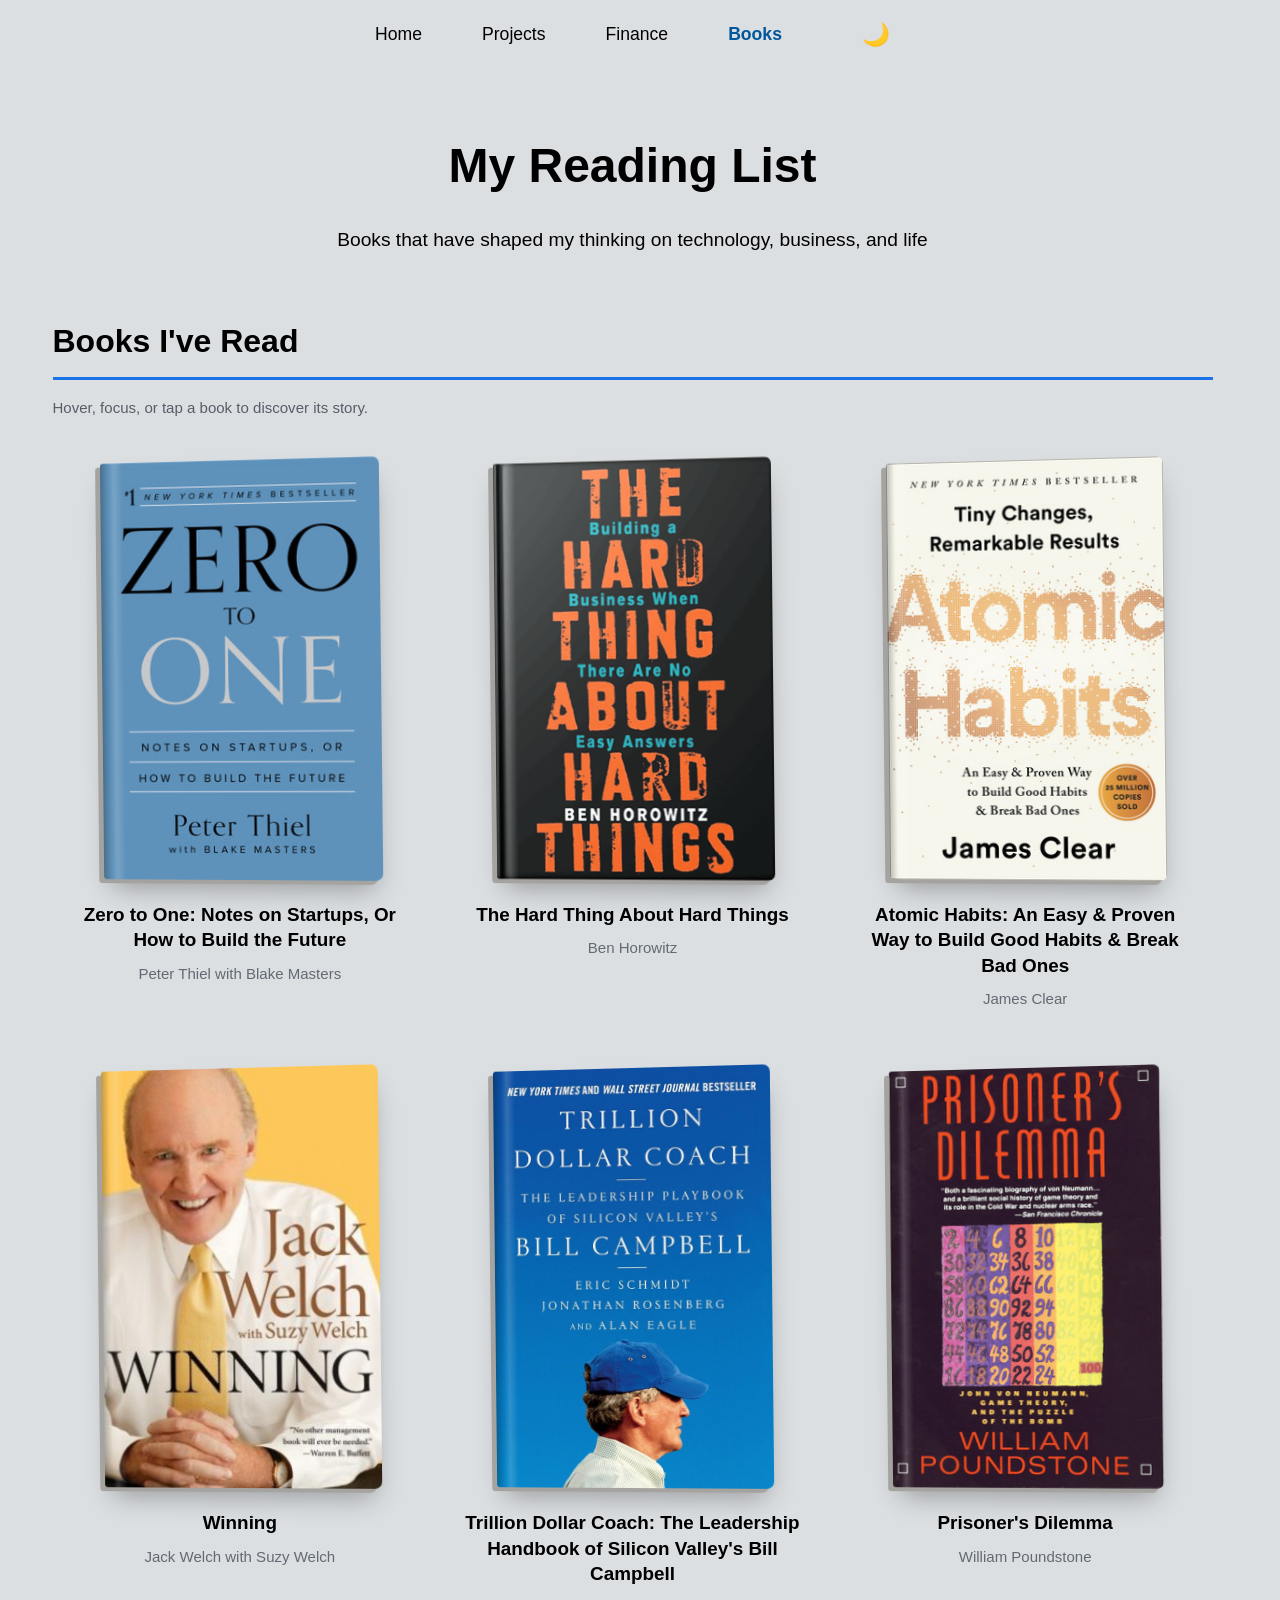
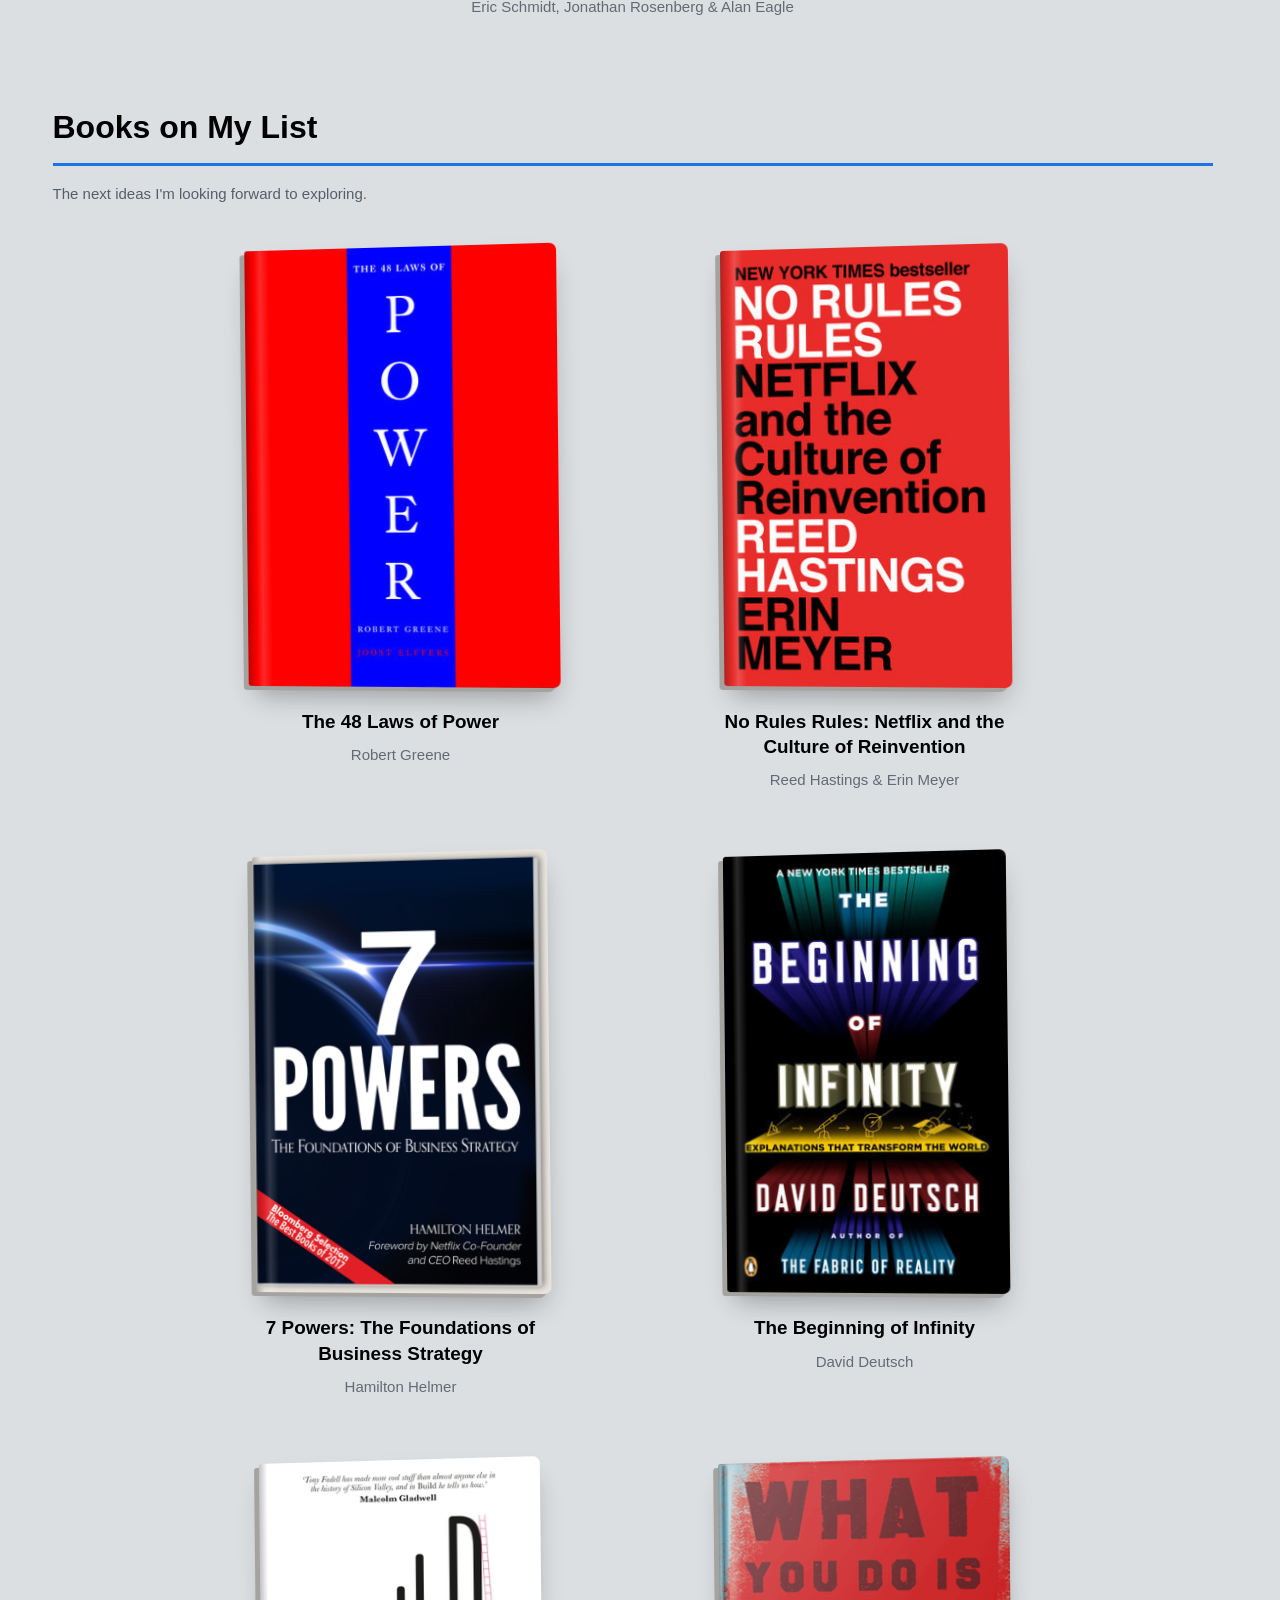
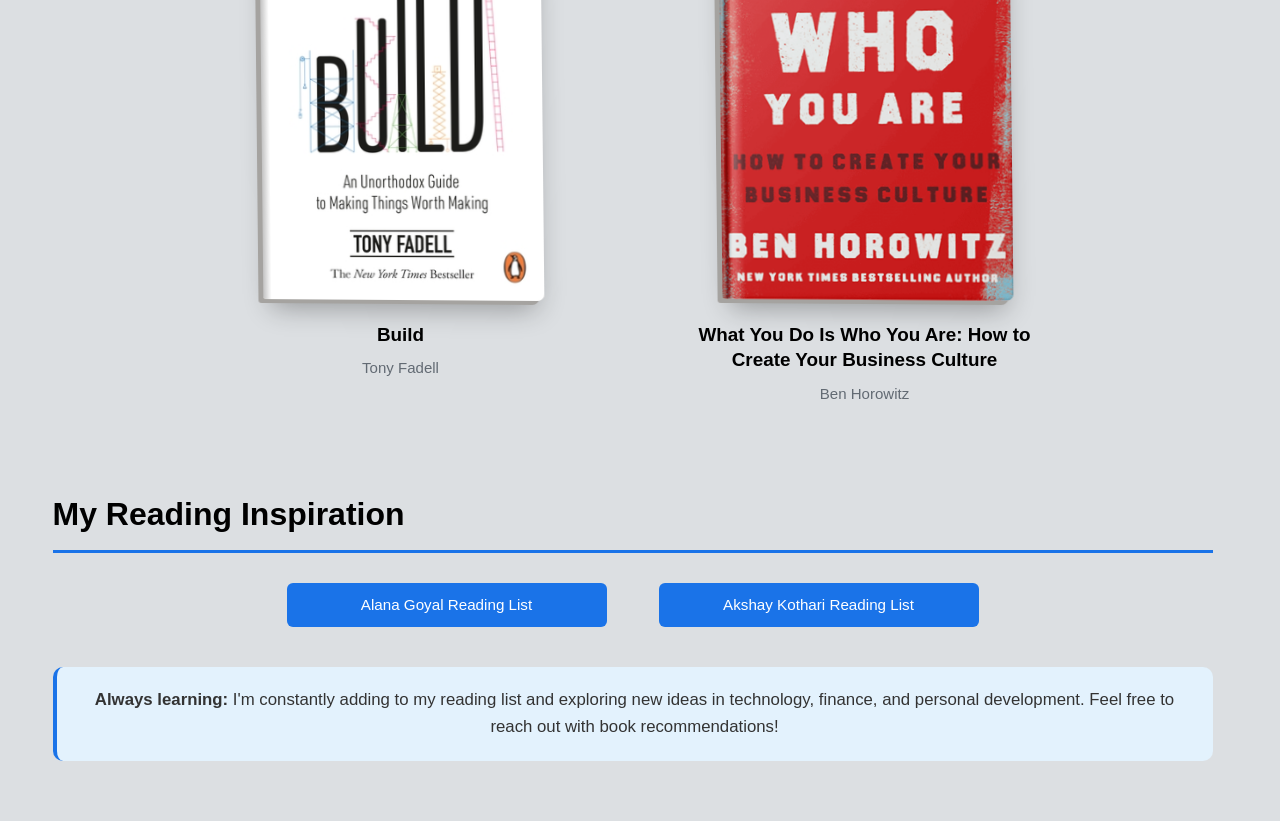
==== commit 696b0365: "Add interactive finance desk and refine portfolio interactions" ====
--- a/book.html
+++ b/book.html
@@ -4,6 +4,24 @@
     <meta charset="UTF-8">
     <meta name="viewport" content="width=device-width, initial-scale=1.0">
     <title>Books - Parv Jain</title>
+    <meta name="description" content="Explore Parv Jain's reading list: books on startups, leadership, business, and personal growth, with interactive covers and short summaries.">
+    <link rel="canonical" href="https://parvjain16.github.io/book.html">
+    <meta property="og:type" content="website">
+    <meta property="og:site_name" content="Parv Jain">
+    <meta property="og:locale" content="en_US">
+    <meta property="og:title" content="Books - Parv Jain">
+    <meta property="og:description" content="Explore Parv Jain's reading list: books on startups, leadership, business, and personal growth, with interactive covers and short summaries.">
+    <meta property="og:url" content="https://parvjain16.github.io/book.html">
+    <meta property="og:image" content="https://parvjain16.github.io/assets/social-preview.png">
+    <meta property="og:image:type" content="image/png">
+    <meta property="og:image:width" content="1200">
+    <meta property="og:image:height" content="630">
+    <meta property="og:image:alt" content="Parv Jain. Technology, business, and building. Explore projects, finance, and books at parvjain16.github.io.">
+    <meta name="twitter:card" content="summary_large_image">
+    <meta name="twitter:title" content="Books - Parv Jain">
+    <meta name="twitter:description" content="Explore Parv Jain's reading list: books on startups, leadership, business, and personal growth, with interactive covers and short summaries.">
+    <meta name="twitter:image" content="https://parvjain16.github.io/assets/social-preview.png">
+    <meta name="twitter:image:alt" content="Parv Jain. Technology, business, and building. Explore projects, finance, and books at parvjain16.github.io.">
     <style>
         * {
             margin: 0;
@@ -138,6 +156,7 @@
 
         .book-card {
             min-width: 0;
+            align-self: start;
             text-align: center;
         }
 
@@ -146,7 +165,7 @@
             display: block;
             width: min(100%, calc(var(--book-height, 420px) * var(--cover-ratio, 0.667)));
             aspect-ratio: var(--cover-ratio, 0.667);
-            margin: 0 auto 28px;
+            margin: 0 auto 22px;
             padding: 0;
             border: 0;
             background: transparent;
@@ -207,48 +226,44 @@
         }
 
         .book-summary {
-            position: absolute;
-            z-index: 2;
-            left: 12px;
-            right: 12px;
-            bottom: 14px;
-            padding: 18px 17px;
-            border: 1px solid rgba(255, 255, 255, 0.2);
-            border-radius: 10px;
-            background: rgba(16, 23, 32, 0.96);
-            color: #ffffff;
+            width: 100%;
+            max-width: 360px;
+            margin: 0 auto 18px;
+        }
+
+        .book-summary[hidden] {
+            display: none !important;
+        }
+
+        .book-summary[data-animating="true"] {
+            overflow: hidden;
+        }
+
+        .book-summary__content {
+            padding: 16px 18px;
+            border: 1px solid #b8c4d0;
+            border-radius: 12px;
+            background: #eef2f6;
+            color: #283746;
             font-size: 0.96rem;
             font-weight: 400;
-            line-height: 1.5;
-            box-shadow: 0 8px 24px rgba(0, 0, 0, 0.2);
-            pointer-events: none;
-            opacity: 0;
-            transform: translateY(8px);
-            transition: opacity 220ms ease, transform 280ms ease;
-        }
-
-        .book-summary__label {
-            display: block;
-            margin-bottom: 8px;
-            color: #b7d7ff;
-            font-size: 0.68rem;
-            font-weight: 700;
-            letter-spacing: 0.12em;
-        }
-
-        .book-preview[data-summary-open="true"] .book-object,
+            line-height: 1.65;
+            text-align: left;
+            overflow-wrap: anywhere;
+        }
+
+        .book-summary__content p {
+            margin: 0;
+            color: inherit;
+        }
+
+        .book-card[data-summary-open="true"] .book-object,
         html:not(.book-previews-ready) .book-preview:focus-visible .book-object {
             transform: translateY(-8px) rotateY(0) rotateZ(0) scale(1.045);
             box-shadow: -5px 4px 0 #a5a3a0, 0 26px 38px -12px rgba(0, 0, 0, 0.4), 0 0 30px rgba(68, 144, 231, 0.13);
         }
 
-        .book-preview[data-summary-open="true"] .book-summary,
-        html:not(.book-previews-ready) .book-preview:focus-visible .book-summary {
-            opacity: 1;
-            transform: translateY(0);
-        }
-
-        .book-preview[data-summary-open="true"] .book-object::after,
+        .book-card[data-summary-open="true"] .book-object::after,
         html:not(.book-previews-ready) .book-preview:focus-visible .book-object::after {
             animation: book-light-sweep 750ms ease-out both;
         }
@@ -262,11 +277,6 @@
         @media (hover: hover) {
             html:not(.book-previews-ready) .book-preview:hover .book-object {
                 transform: translateY(-8px) rotateY(0) rotateZ(0) scale(1.045);
-            }
-
-            html:not(.book-previews-ready) .book-preview:hover .book-summary {
-                opacity: 1;
-                transform: translateY(0);
             }
 
             html:not(.book-previews-ready) .book-preview:hover .book-object::after {
@@ -405,8 +415,18 @@
             box-shadow: -5px 4px 0 #666460, 0 16px 30px -8px rgba(0, 0, 0, 0.8);
         }
 
-        body.dark-mode .book-preview[data-summary-open="true"] .book-object {
+        body.dark-mode .book-card[data-summary-open="true"] .book-object {
             box-shadow: -5px 4px 0 #666460, 0 26px 38px -12px rgba(0, 0, 0, 0.85), 0 0 32px rgba(109, 177, 255, 0.2);
+        }
+
+        body.dark-mode .book-summary__content {
+            border-color: #485565;
+            background: #1d2732;
+            color: #f1f5fa;
+        }
+
+        body.dark-mode .book-summary__content p {
+            color: inherit;
         }
 
         body.dark-mode .reading-inspiration__links > a {
@@ -468,9 +488,7 @@
                 width: 100%;
             }
 
-            .book-summary {
-                left: 10px;
-                right: 10px;
+            .book-summary__content {
                 padding: 16px 14px;
                 font-size: 0.94rem;
             }
@@ -482,7 +500,7 @@
 
         @media (prefers-reduced-motion: reduce) {
             .book-preview .book-object,
-            .book-preview[data-summary-open="true"] .book-object,
+            .book-card[data-summary-open="true"] .book-object,
             html:not(.book-previews-ready) .book-preview:hover .book-object,
             html:not(.book-previews-ready) .book-preview:focus-visible .book-object {
                 transform: none;
@@ -490,11 +508,6 @@
             }
 
             .book-summary,
-            .book-preview[data-summary-open="true"] .book-summary {
-                transform: none;
-                transition: none;
-            }
-
             .book-preview .book-object::after {
                 animation: none !important;
             }
@@ -521,71 +534,83 @@
         <p class="intro">Books that have shaped my thinking on technology, business, and life</p>
 
         <h2>Books I've Read</h2>
-        <p class="books-hint">Hover, focus, or tap a cover for a quick look inside.</p>
+        <p class="books-hint">Hover, focus, or tap a book to discover its story.</p>
 
         <div class="books-grid">
             <article class="book-card">
-                <button class="book-preview" type="button" style="--cover-ratio: 0.6667" aria-labelledby="zero-title" aria-describedby="zero-summary" aria-controls="zero-summary" aria-expanded="false">
+                <button class="book-preview" type="button" style="--cover-ratio: 0.6667" aria-labelledby="zero-title" aria-controls="zero-summary" aria-expanded="false">
                     <span class="book-object">
                         <img class="book-cover" src="assets/book-covers/zero-to-one.jpg" alt="" width="300" height="450" decoding="async" fetchpriority="high">
-                        <span class="book-summary" id="zero-summary"><span class="book-summary__label" aria-hidden="true">ABOUT THE BOOK</span>Peter Thiel explores how startups can create something genuinely new instead of competing to copy what already exists. It is a guide to original thinking, innovation, and building a lasting business.</span>
                     </span>
                 </button>
+                <div class="book-summary" id="zero-summary">
+                    <div class="book-summary__content" id="zero-summary-text"><p>Peter Thiel explores how startups can create something genuinely new instead of competing to copy what already exists. It is a guide to original thinking, innovation, and building a lasting business.</p></div>
+                </div>
                 <h3 id="zero-title">Zero to One: Notes on Startups, Or How to Build the Future</h3>
                 <p class="author">Peter Thiel with Blake Masters</p>
             </article>
 
             <article class="book-card">
-                <button class="book-preview" type="button" style="--cover-ratio: 0.6641" aria-labelledby="hard-title" aria-describedby="hard-summary" aria-controls="hard-summary" aria-expanded="false">
+                <button class="book-preview" type="button" style="--cover-ratio: 0.6641" aria-labelledby="hard-title" aria-controls="hard-summary" aria-expanded="false">
                     <span class="book-object">
                         <img class="book-cover" src="assets/book-covers/hard-things.png" alt="" width="680" height="1024" decoding="async">
-                        <span class="book-summary" id="hard-summary"><span class="book-summary__label" aria-hidden="true">ABOUT THE BOOK</span>Ben Horowitz shares the difficult decisions behind building and running a company, from hiring and layoffs to surviving a crisis. The book focuses on leadership when there are no easy answers.</span>
                     </span>
                 </button>
+                <div class="book-summary" id="hard-summary">
+                    <div class="book-summary__content" id="hard-summary-text"><p>Ben Horowitz shares the difficult decisions behind building and running a company, from hiring and layoffs to surviving a crisis. The book focuses on leadership when there are no easy answers.</p></div>
+                </div>
                 <h3 id="hard-title">The Hard Thing About Hard Things</h3>
                 <p class="author">Ben Horowitz</p>
             </article>
 
             <article class="book-card">
-                <button class="book-preview" type="button" style="--cover-ratio: 0.6622" aria-labelledby="atomic-title" aria-describedby="atomic-summary" aria-controls="atomic-summary" aria-expanded="false">
+                <button class="book-preview" type="button" style="--cover-ratio: 0.6622" aria-labelledby="atomic-title" aria-controls="atomic-summary" aria-expanded="false">
                     <span class="book-object">
                         <img class="book-cover" src="assets/book-covers/atomic-habits.jpg" alt="" width="298" height="450" decoding="async">
-                        <span class="book-summary" id="atomic-summary"><span class="book-summary__label" aria-hidden="true">ABOUT THE BOOK</span>James Clear explains how small, consistent changes can grow into lasting results. It offers practical systems for building good habits and breaking unwanted ones.</span>
                     </span>
                 </button>
+                <div class="book-summary" id="atomic-summary">
+                    <div class="book-summary__content" id="atomic-summary-text"><p>James Clear explains how small, consistent changes can grow into lasting results. It offers practical systems for building good habits and breaking unwanted ones.</p></div>
+                </div>
                 <h3 id="atomic-title">Atomic Habits: An Easy &amp; Proven Way to Build Good Habits &amp; Break Bad Ones</h3>
                 <p class="author">James Clear</p>
             </article>
 
             <article class="book-card">
-                <button class="book-preview" type="button" style="--cover-ratio: 0.6625" aria-labelledby="winning-title" aria-describedby="winning-summary" aria-controls="winning-summary" aria-expanded="false">
+                <button class="book-preview" type="button" style="--cover-ratio: 0.6625" aria-labelledby="winning-title" aria-controls="winning-summary" aria-expanded="false">
                     <span class="book-object">
                         <img class="book-cover" src="assets/book-covers/winning-updated.png" alt="" width="265" height="400" loading="lazy" decoding="async">
-                        <span class="book-summary" id="winning-summary"><span class="book-summary__label" aria-hidden="true">ABOUT THE BOOK</span>Jack Welch shares practical lessons on leadership, teamwork, competition, and career decisions. It is a hands-on guide to running stronger organizations and doing better work.</span>
                     </span>
                 </button>
+                <div class="book-summary" id="winning-summary">
+                    <div class="book-summary__content" id="winning-summary-text"><p>Jack Welch shares practical lessons on leadership, teamwork, competition, and career decisions. It is a hands-on guide to running stronger organizations and doing better work.</p></div>
+                </div>
                 <h3 id="winning-title">Winning</h3>
                 <p class="author">Jack Welch with Suzy Welch</p>
             </article>
 
             <article class="book-card">
-                <button class="book-preview" type="button" style="--cover-ratio: 0.662" aria-labelledby="coach-title" aria-describedby="coach-summary" aria-controls="coach-summary" aria-expanded="false">
+                <button class="book-preview" type="button" style="--cover-ratio: 0.662" aria-labelledby="coach-title" aria-controls="coach-summary" aria-expanded="false">
                     <span class="book-object">
                         <img class="book-cover" src="assets/book-covers/trillion-dollar-coach-updated.png" alt="" width="662" height="1000" loading="lazy" decoding="async">
-                        <span class="book-summary" id="coach-summary"><span class="book-summary__label" aria-hidden="true">ABOUT THE BOOK</span>The leaders behind Google share lessons from Bill Campbell, the coach who helped shape Silicon Valley. It shows how trust, honest feedback, and putting people first can build stronger teams.</span>
                     </span>
                 </button>
+                <div class="book-summary" id="coach-summary">
+                    <div class="book-summary__content" id="coach-summary-text"><p>The leaders behind Google share lessons from Bill Campbell, the coach who helped shape Silicon Valley. It shows how trust, honest feedback, and putting people first can build stronger teams.</p></div>
+                </div>
                 <h3 id="coach-title">Trillion Dollar Coach: The Leadership Handbook of Silicon Valley's Bill Campbell</h3>
                 <p class="author">Eric Schmidt, Jonathan Rosenberg &amp; Alan Eagle</p>
             </article>
 
             <article class="book-card">
-                <button class="book-preview" type="button" style="--cover-ratio: 0.6467" aria-labelledby="prisoner-title" aria-describedby="prisoner-summary" aria-controls="prisoner-summary" aria-expanded="false">
+                <button class="book-preview" type="button" style="--cover-ratio: 0.6467" aria-labelledby="prisoner-title" aria-controls="prisoner-summary" aria-expanded="false">
                     <span class="book-object">
                         <img class="book-cover" src="assets/book-covers/prisoners-dilemma.jpg" alt="" width="291" height="450" loading="lazy" decoding="async">
-                        <span class="book-summary" id="prisoner-summary"><span class="book-summary__label" aria-hidden="true">ABOUT THE BOOK</span>William Poundstone traces the history of game theory through John von Neumann and the Cold War. It explores why cooperation and self-interest can lead people into difficult strategic choices.</span>
                     </span>
                 </button>
+                <div class="book-summary" id="prisoner-summary">
+                    <div class="book-summary__content" id="prisoner-summary-text"><p>William Poundstone traces the history of game theory through John von Neumann and the Cold War. It explores why cooperation and self-interest can lead people into difficult strategic choices.</p></div>
+                </div>
                 <h3 id="prisoner-title">Prisoner's Dilemma</h3>
                 <p class="author">William Poundstone</p>
             </article>
@@ -596,62 +621,74 @@
             <p class="books-hint">The next ideas I'm looking forward to exploring.</p>
             <div class="books-grid books-grid--planned">
                 <article class="book-card">
-                    <button class="book-preview" type="button" style="--cover-ratio: 0.7111" aria-labelledby="power-title" aria-describedby="power-summary" aria-controls="power-summary" aria-expanded="false">
+                    <button class="book-preview" type="button" style="--cover-ratio: 0.7111" aria-labelledby="power-title" aria-controls="power-summary" aria-expanded="false">
                         <span class="book-object">
                             <img class="book-cover" src="assets/book-covers/48-laws-of-power.jpg" alt="" width="320" height="450" loading="lazy" decoding="async">
-                            <span class="book-summary" id="power-summary"><span class="book-summary__label" aria-hidden="true">ABOUT THE BOOK</span>Robert Greene uses historical stories to examine how power is gained, maintained, and lost. It explores influence, strategy, and the tactics people use to navigate competitive situations.</span>
                         </span>
                     </button>
+                    <div class="book-summary" id="power-summary">
+                        <div class="book-summary__content" id="power-summary-text"><p>Robert Greene uses historical stories to examine how power is gained, maintained, and lost. It explores influence, strategy, and the tactics people use to navigate competitive situations.</p></div>
+                    </div>
                     <h3 id="power-title">The 48 Laws of Power</h3>
                     <p class="author">Robert Greene</p>
                 </article>
                 <article class="book-card">
-                    <button class="book-preview" type="button" style="--cover-ratio: 0.6578" aria-labelledby="rules-title" aria-describedby="rules-summary" aria-controls="rules-summary" aria-expanded="false">
+                    <button class="book-preview" type="button" style="--cover-ratio: 0.6578" aria-labelledby="rules-title" aria-controls="rules-summary" aria-expanded="false">
                         <span class="book-object">
                             <img class="book-cover" src="assets/book-covers/no-rules-rules.jpg" alt="" width="296" height="450" loading="lazy" decoding="async">
-                            <span class="book-summary" id="rules-summary"><span class="book-summary__label" aria-hidden="true">ABOUT THE BOOK</span>Reed Hastings and Erin Meyer explain the culture of freedom and responsibility behind Netflix. It explores how candid feedback, talented teams, and fewer controls can support innovation.</span>
                         </span>
                     </button>
+                    <div class="book-summary" id="rules-summary">
+                        <div class="book-summary__content" id="rules-summary-text"><p>Reed Hastings and Erin Meyer explain the culture of freedom and responsibility behind Netflix. It explores how candid feedback, talented teams, and fewer controls can support innovation.</p></div>
+                    </div>
                     <h3 id="rules-title">No Rules Rules: Netflix and the Culture of Reinvention</h3>
                     <p class="author">Reed Hastings &amp; Erin Meyer</p>
                 </article>
                 <article class="book-card">
-                    <button class="book-preview" type="button" style="--cover-ratio: 0.6738" aria-labelledby="seven-title" aria-describedby="seven-summary" aria-controls="seven-summary" aria-expanded="false">
+                    <button class="book-preview" type="button" style="--cover-ratio: 0.6738" aria-labelledby="seven-title" aria-controls="seven-summary" aria-expanded="false">
                         <span class="book-object">
                             <img class="book-cover" src="assets/book-covers/7-powers.png" alt="" width="690" height="1024" loading="lazy" decoding="async">
-                            <span class="book-summary" id="seven-summary"><span class="book-summary__label" aria-hidden="true">ABOUT THE BOOK</span>Hamilton Helmer lays out seven sources of enduring competitive advantage. It explains how companies turn inventions into businesses that stay valuable over time.</span>
                         </span>
                     </button>
+                    <div class="book-summary" id="seven-summary">
+                        <div class="book-summary__content" id="seven-summary-text"><p>Hamilton Helmer lays out seven sources of enduring competitive advantage. It explains how companies turn inventions into businesses that stay valuable over time.</p></div>
+                    </div>
                     <h3 id="seven-title">7 Powers: The Foundations of Business Strategy</h3>
                     <p class="author">Hamilton Helmer</p>
                 </article>
                 <article class="book-card">
-                    <button class="book-preview" type="button" style="--cover-ratio: 0.6444" aria-labelledby="infinity-title" aria-describedby="infinity-summary" aria-controls="infinity-summary" aria-expanded="false">
+                    <button class="book-preview" type="button" style="--cover-ratio: 0.6444" aria-labelledby="infinity-title" aria-controls="infinity-summary" aria-expanded="false">
                         <span class="book-object">
                             <img class="book-cover" src="assets/book-covers/beginning-of-infinity.jpg" alt="" width="290" height="450" loading="lazy" decoding="async">
-                            <span class="book-summary" id="infinity-summary"><span class="book-summary__label" aria-hidden="true">ABOUT THE BOOK</span>David Deutsch explores how better explanations create knowledge and drive progress. It connects science, creativity, and optimism to the possibility of solving ever more difficult problems.</span>
                         </span>
                     </button>
+                    <div class="book-summary" id="infinity-summary">
+                        <div class="book-summary__content" id="infinity-summary-text"><p>David Deutsch explores how better explanations create knowledge and drive progress. It connects science, creativity, and optimism to the possibility of solving ever more difficult problems.</p></div>
+                    </div>
                     <h3 id="infinity-title">The Beginning of Infinity</h3>
                     <p class="author">David Deutsch</p>
                 </article>
                 <article class="book-card">
-                    <button class="book-preview" type="button" style="--cover-ratio: 0.642" aria-labelledby="build-title" aria-describedby="build-summary" aria-controls="build-summary" aria-expanded="false">
+                    <button class="book-preview" type="button" style="--cover-ratio: 0.642" aria-labelledby="build-title" aria-controls="build-summary" aria-expanded="false">
                         <span class="book-object">
                             <img class="book-cover" src="assets/book-covers/build.jpg" alt="" width="321" height="500" loading="lazy" decoding="async">
-                            <span class="book-summary" id="build-summary"><span class="book-summary__label" aria-hidden="true">ABOUT THE BOOK</span>Tony Fadell draws on his experience with the iPod, iPhone, and Nest to share advice on making meaningful products. It covers design, leadership, startups, and the hard decisions behind building something new.</span>
                         </span>
                     </button>
+                    <div class="book-summary" id="build-summary">
+                        <div class="book-summary__content" id="build-summary-text"><p>Tony Fadell draws on his experience with the iPod, iPhone, and Nest to share advice on making meaningful products. It covers design, leadership, startups, and the hard decisions behind building something new.</p></div>
+                    </div>
                     <h3 id="build-title">Build</h3>
                     <p class="author">Tony Fadell</p>
                 </article>
                 <article class="book-card">
-                    <button class="book-preview" type="button" style="--cover-ratio: 0.6641" aria-labelledby="culture-title" aria-describedby="culture-summary" aria-controls="culture-summary" aria-expanded="false">
+                    <button class="book-preview" type="button" style="--cover-ratio: 0.6641" aria-labelledby="culture-title" aria-controls="culture-summary" aria-expanded="false">
                         <span class="book-object">
                             <img class="book-cover" src="assets/book-covers/what-you-do.png" alt="" width="680" height="1024" loading="lazy" decoding="async">
-                            <span class="book-summary" id="culture-summary"><span class="book-summary__label" aria-hidden="true">ABOUT THE BOOK</span>Ben Horowitz argues that company culture comes from everyday decisions and behavior, not slogans. Drawing on history and modern businesses, he explains how leaders can shape culture deliberately.</span>
                         </span>
                     </button>
+                    <div class="book-summary" id="culture-summary">
+                        <div class="book-summary__content" id="culture-summary-text"><p>Ben Horowitz argues that company culture comes from everyday decisions and behavior, not slogans. Drawing on history and modern businesses, he explains how leaders can shape culture deliberately.</p></div>
+                    </div>
                     <h3 id="culture-title">What You Do Is Who You Are: How to Create Your Business Culture</h3>
                     <p class="author">Ben Horowitz</p>
                 </article>
@@ -676,83 +713,195 @@
     <script src="interactions.js?v=20260904-smooth-3"></script>
     <script>
         (() => {
-            const previews = Array.from(document.querySelectorAll('.book-preview'));
-            if (!previews.length) return;
-
-            const touchLayout = window.matchMedia('(hover: none), (pointer: coarse)');
-            const states = new Map(previews.map(button => [button, { hovered: false, tapped: false, dismissed: false }]));
-            let lastPointerType = '';
-
-            const setOpen = (button, open) => {
-                button.dataset.summaryOpen = String(open);
-                button.setAttribute('aria-expanded', String(open));
+            const cards = Array.from(document.querySelectorAll('.book-card'));
+            if (!cards.length) return;
+            const hoverCloseDelay = 1100;
+            const reducedMotion = window.matchMedia('(prefers-reduced-motion: reduce)');
+
+            const entries = cards.map(card => ({
+                card,
+                cover: card.querySelector('.book-preview'),
+                summary: card.querySelector('.book-summary'),
+                hovered: false,
+                focused: false,
+                pinned: false,
+                keyboardPinned: false,
+                lingering: false,
+                closeTimer: 0,
+                open: null,
+                animation: null,
+                dismissed: false
+            }));
+
+            const renderSummary = (entry, open, immediate) => {
+                if (entry.open === open && !immediate) return;
+                const summary = entry.summary;
+                const wasHidden = summary.hidden;
+                const canAnimate = !immediate && !reducedMotion.matches && typeof summary.animate === 'function';
+                // Sample an in-flight transition before cancelling it so a
+                // quick re-entry reverses from the current position, not zero.
+                const before = canAnimate && !wasHidden ? getComputedStyle(summary) : null;
+                const start = {
+                    height: `${canAnimate && !wasHidden ? summary.getBoundingClientRect().height : 0}px`,
+                    opacity: before ? before.opacity : '0',
+                    marginBottom: before ? before.marginBottom : '0px',
+                    transform: before ? before.transform : 'translateY(-5px)'
+                };
+                if (entry.animation) {
+                    entry.animation.onfinish = null;
+                    entry.animation.cancel();
+                    entry.animation = null;
+                }
+                delete summary.dataset.animating;
+                entry.open = open;
+                if (!canAnimate || (wasHidden && !open)) {
+                    summary.hidden = !open;
+                    return;
+                }
+                summary.hidden = false;
+                // Measure the natural content height. Never leave a fixed
+                // height behind, so enlarged text remains fully readable.
+                const height = summary.getBoundingClientRect().height;
+                const margin = getComputedStyle(summary).marginBottom;
+                summary.dataset.animating = 'true';
+                try {
+                    const animation = summary.animate([start, {
+                        height: open ? `${height}px` : '0px',
+                        opacity: open ? '1' : '0',
+                        marginBottom: open ? margin : '0px',
+                        transform: open ? 'translateY(0)' : 'translateY(-5px)'
+                    }], { duration: 260, easing: 'cubic-bezier(.22, 1, .36, 1)', fill: 'both' });
+                    entry.animation = animation;
+                    animation.onfinish = () => {
+                        if (entry.animation !== animation) return;
+                        summary.hidden = !entry.open;
+                        entry.animation = null;
+                        delete summary.dataset.animating;
+                        animation.onfinish = null;
+                        animation.cancel();
+                    };
+                } catch (_) {
+                    delete summary.dataset.animating;
+                    summary.hidden = !open;
+                }
             };
 
-            const close = button => {
-                const state = states.get(button);
-                state.hovered = false;
-                state.tapped = false;
-                state.dismissed = true;
-                setOpen(button, false);
+            const update = (entry, immediate = false) => {
+                const open = !entry.dismissed && (entry.hovered || entry.focused || entry.pinned || entry.lingering);
+                entry.card.dataset.summaryOpen = String(open);
+                entry.cover.setAttribute('aria-expanded', String(open));
+                renderSummary(entry, open, immediate);
             };
 
-            const update = button => {
-                const state = states.get(button);
-                const keyboardFocus = document.activeElement === button && button.matches(':focus-visible');
-                const open = !state.dismissed && (state.hovered || state.tapped || keyboardFocus);
-                if (open) previews.forEach(other => { if (other !== button) close(other); });
-                setOpen(button, open);
+            const cancelHoverClose = entry => {
+                clearTimeout(entry.closeTimer);
+                entry.closeTimer = 0;
+                entry.lingering = false;
             };
 
-            previews.forEach(button => {
-                button.addEventListener('pointerenter', event => {
+            const collapse = entry => {
+                cancelHoverClose(entry);
+                entry.pinned = false;
+                entry.keyboardPinned = false;
+                entry.dismissed = true;
+                update(entry, true);
+            };
+
+            entries.forEach(entry => {
+                update(entry, true);
+
+                // The cover opens the description; the whole card lets it stay
+                // visible while the pointer moves down into the text.
+                entry.cover.addEventListener('pointerenter', event => {
                     if (event.pointerType === 'touch') return;
-                    const state = states.get(button);
-                    state.hovered = true;
-                    state.dismissed = false;
-                    update(button);
+                    cancelHoverClose(entry);
+                    entry.hovered = true;
+                    entry.dismissed = false;
+                    update(entry);
                 });
-
-                button.addEventListener('pointerleave', event => {
+                entry.card.addEventListener('pointerenter', event => {
+                    // Returning to a still-visible description also lets the
+                    // reader continue without its old timer closing it.
+                    if (event.pointerType === 'touch' || (!entry.lingering && !(entry.animation && !entry.open))) return;
+                    cancelHoverClose(entry);
+                    entry.hovered = true;
+                    update(entry);
+                });
+                entry.card.addEventListener('pointerleave', event => {
                     if (event.pointerType === 'touch') return;
-                    const state = states.get(button);
-                    state.hovered = false;
-                    state.tapped = false;
-                    update(button);
+                    entry.hovered = false;
+                    cancelHoverClose(entry);
+                    if (!entry.summary.hidden && !entry.dismissed) {
+                        entry.lingering = true;
+                        entry.closeTimer = setTimeout(() => {
+                            entry.closeTimer = 0;
+                            entry.lingering = false;
+                            update(entry);
+                        }, hoverCloseDelay);
+                    }
+                    update(entry);
                 });
-
-                button.addEventListener('pointerdown', event => { lastPointerType = event.pointerType; });
-                button.addEventListener('click', event => {
-                    const state = states.get(button);
-                    // Keyboard activation and touch toggle; mouse hover remains temporary.
-                    const shouldToggle = event.detail === 0 || lastPointerType === 'touch' || touchLayout.matches;
-                    if (shouldToggle) {
-                        const wasOpen = button.dataset.summaryOpen === 'true';
-                        state.tapped = !wasOpen;
-                        state.dismissed = wasOpen;
+                entry.card.addEventListener('pointercancel', () => {
+                    cancelHoverClose(entry);
+                    entry.hovered = false;
+                    update(entry, true);
+                });
+
+                entry.card.addEventListener('focusin', event => {
+                    if (!event.target.matches(':focus-visible')) return;
+                    cancelHoverClose(entry);
+                    entry.focused = true;
+                    entry.dismissed = false;
+                    update(entry);
+                });
+                entry.card.addEventListener('focusout', event => {
+                    if (entry.card.contains(event.relatedTarget)) return;
+                    entry.focused = false;
+                    // Touch-opened text stays readable if selecting it moves
+                    // focus away from the cover. Outside taps still dismiss it.
+                    if (entry.keyboardPinned) entry.pinned = false;
+                    entry.keyboardPinned = false;
+                    update(entry);
+                });
+
+                const toggle = event => {
+                    // Mouse users get hover-only previews. The cover itself is
+                    // also a native button for touch and keyboard activation.
+                    if (entry.hovered && event.detail > 0) return;
+                    event.preventDefault();
+                    if (entry.open) {
+                        collapse(entry);
                     } else {
-                        state.dismissed = false;
+                        cancelHoverClose(entry);
+                        entry.pinned = true;
+                        entry.keyboardPinned = event.detail === 0;
+                        entry.dismissed = false;
+                        update(entry);
                     }
-                    lastPointerType = '';
-                    update(button);
-                });
-
-                button.addEventListener('focus', () => {
-                    states.get(button).dismissed = false;
-                    update(button);
-                });
-                button.addEventListener('blur', () => {
-                    const state = states.get(button);
-                    state.tapped = false;
-                    update(button);
+                };
+                entry.cover.addEventListener('click', toggle);
+            });
+
+            document.addEventListener('pointerdown', event => {
+                entries.forEach(entry => {
+                    if (!entry.card.contains(event.target)) collapse(entry);
                 });
             });
-
-            document.addEventListener('pointerdown', event => {
-                if (!event.target.closest('.book-preview')) previews.forEach(close);
+            document.addEventListener('keydown', event => {
+                if (event.key === 'Escape') entries.forEach(collapse);
             });
-            document.addEventListener('keydown', event => {
-                if (event.key === 'Escape') previews.forEach(close);
+            window.addEventListener('blur', () => {
+                entries.forEach(entry => {
+                    cancelHoverClose(entry);
+                    entry.hovered = false;
+                    entry.focused = false;
+                    entry.pinned = false;
+                    entry.keyboardPinned = false;
+                    update(entry, true);
+                });
+            });
+            reducedMotion.addEventListener('change', () => {
+                if (reducedMotion.matches) entries.forEach(entry => update(entry, true));
             });
             document.documentElement.classList.add('book-previews-ready');
         })();
